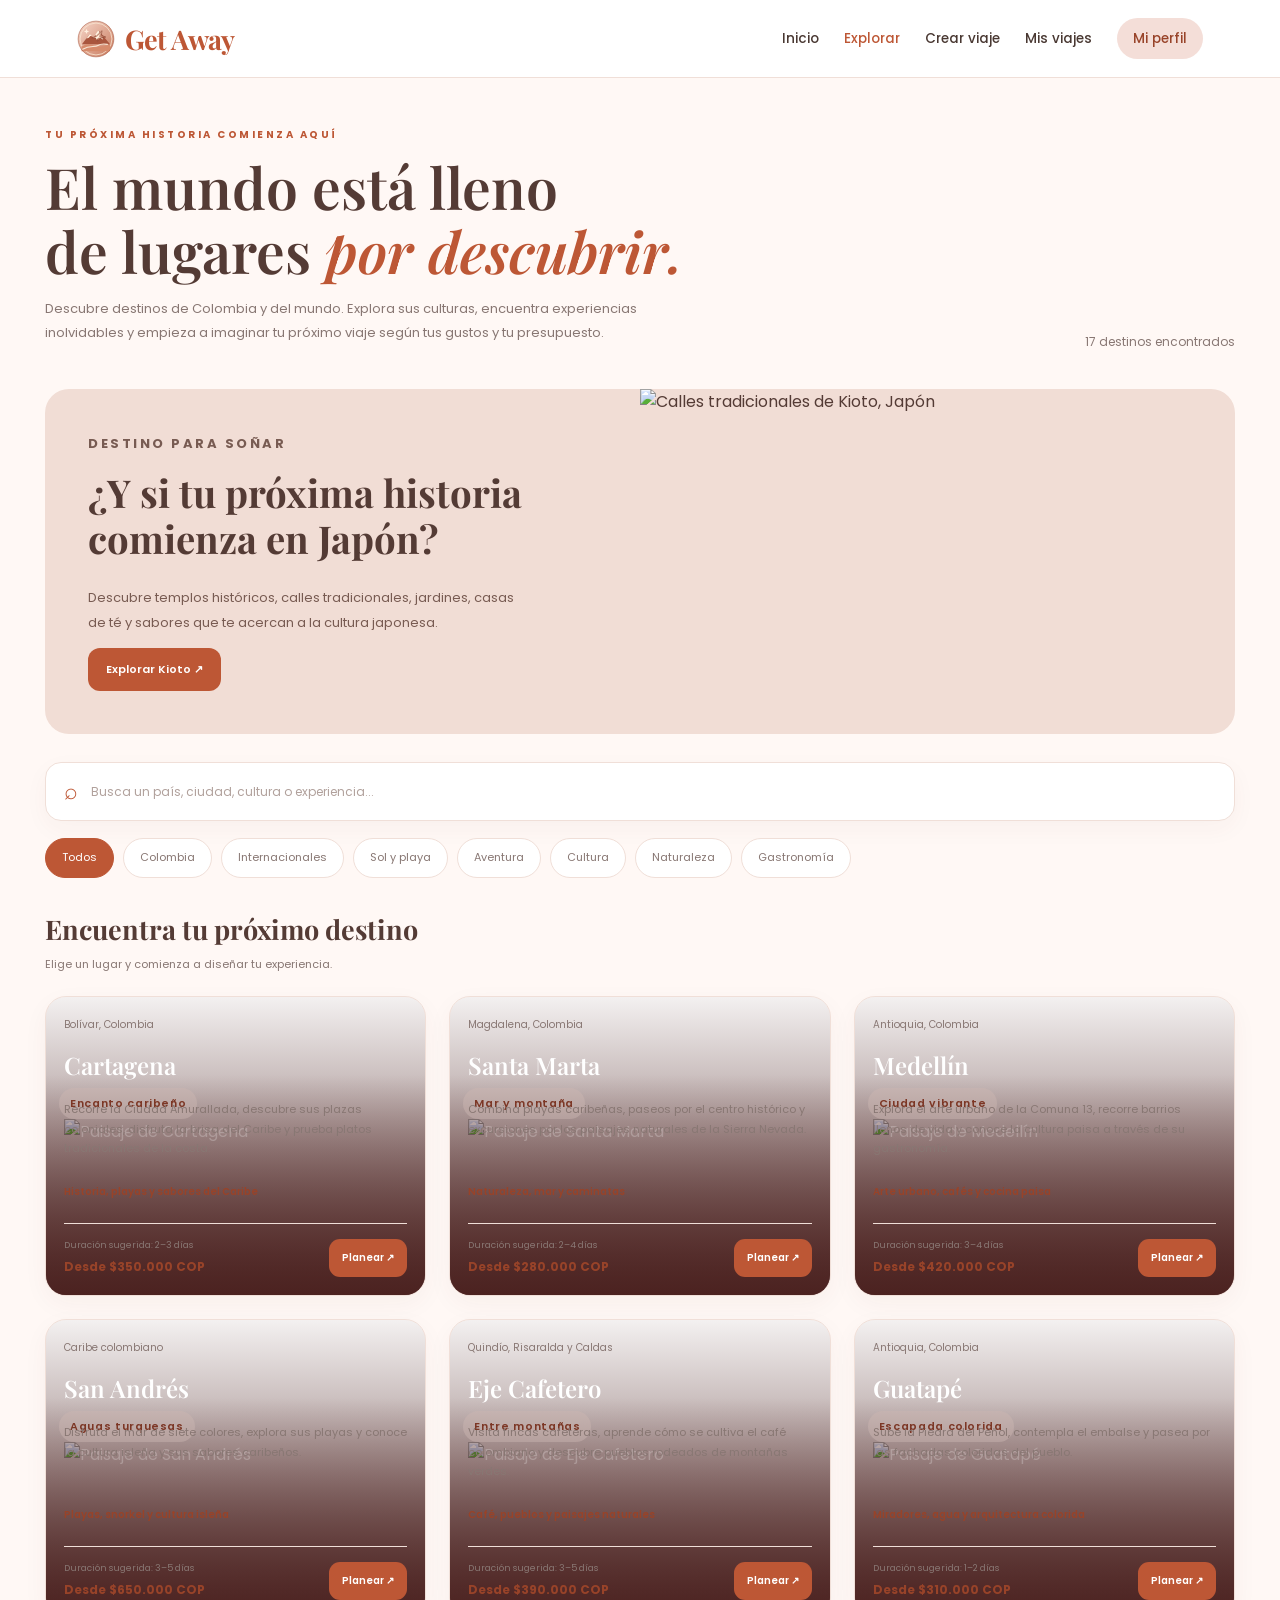
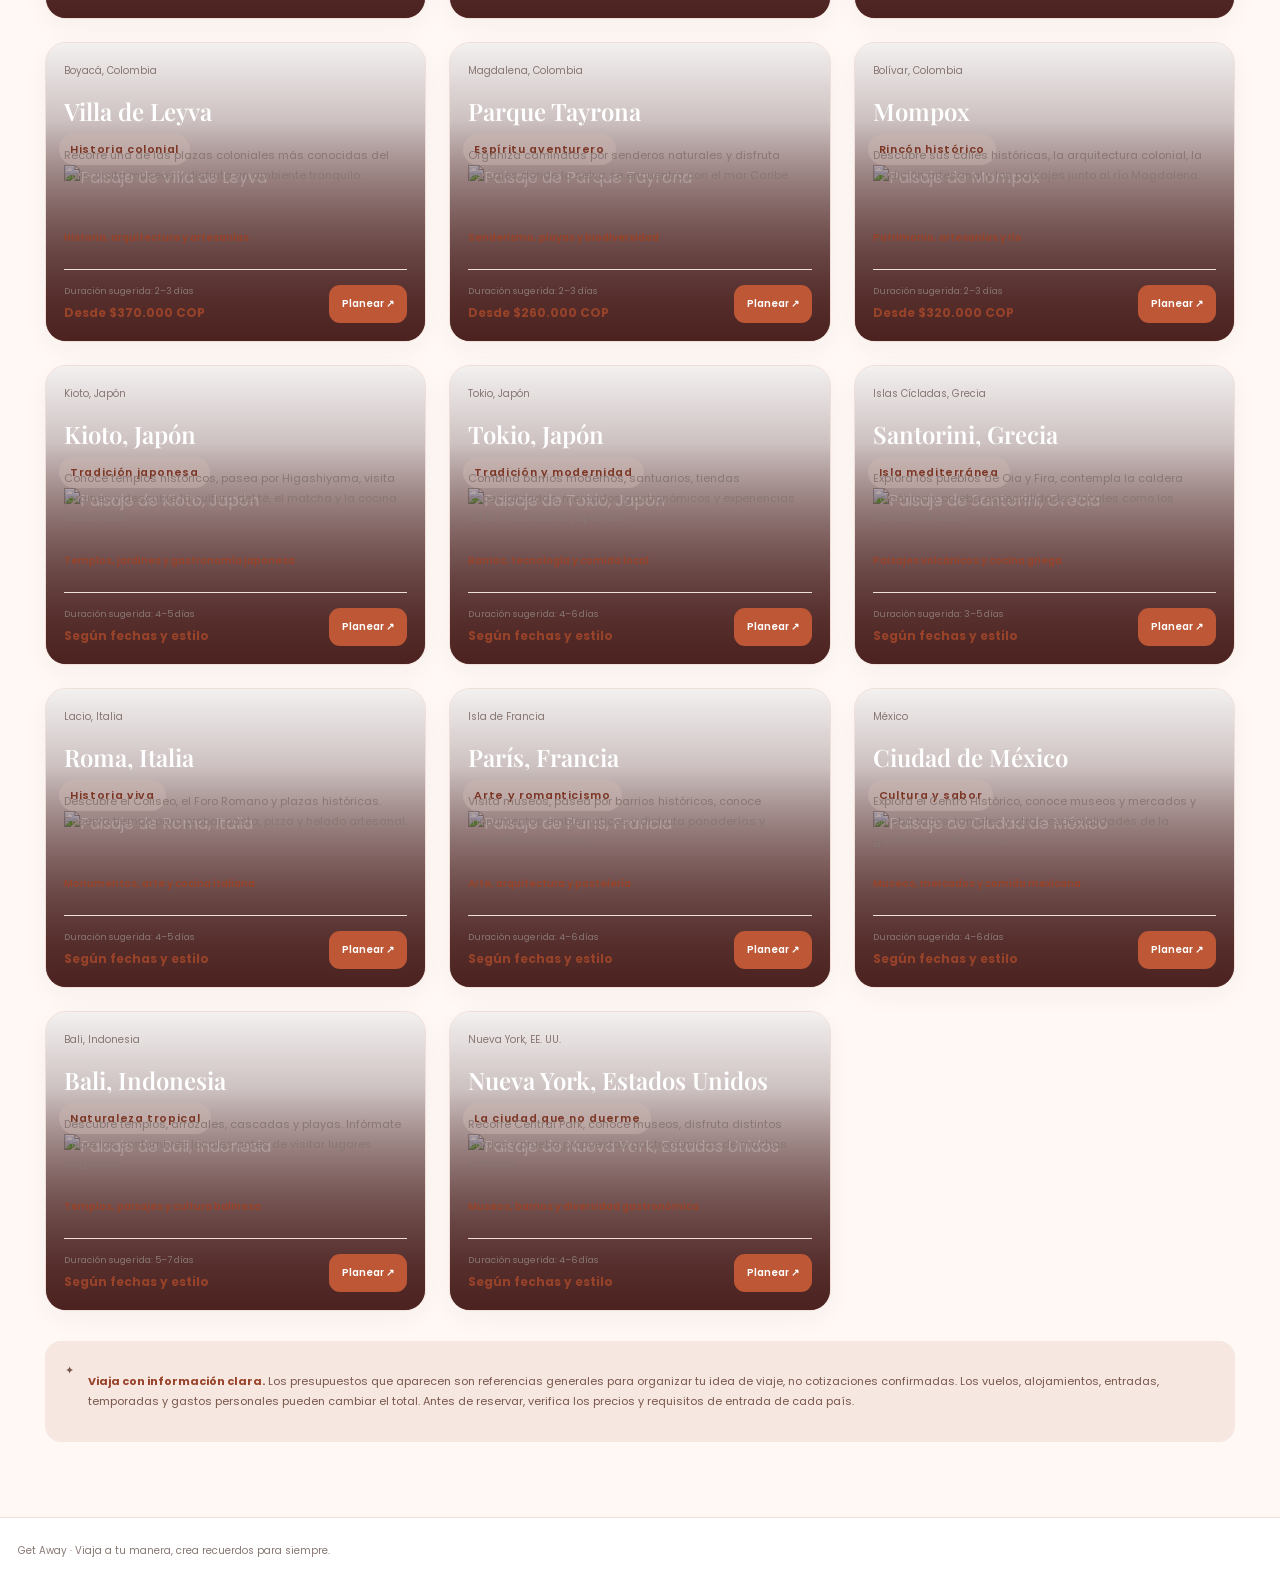
==== explorar.html @ 37fe9bfd "Add files via upload entrega de planify" ====
<!DOCTYPE html>
<html lang="es">
<head>
    <meta charset="UTF-8">
    <meta name="viewport" content="width=device-width, initial-scale=1.0">
    <meta name="theme-color" content="#fff8f5">
    <meta name="description" content="Explora destinos nacionales e internacionales y prepara tu próxima aventura con Get Away.">
    <title>Explorar destinos | Get Away</title>

    <link rel="preconnect" href="https://fonts.googleapis.com">
    <link rel="preconnect" href="https://fonts.gstatic.com" crossorigin>
    <link href="https://fonts.googleapis.com/css2?family=Playfair+Display:wght@500;600;700&family=Poppins:wght@400;500;600;700&display=swap" rel="stylesheet">
    <link rel="stylesheet" href="styles.css">

    <style>
        :root {
            --cream: #fff8f5;
            --white: #fff;
            --terracotta: #bd5735;
            --terracotta-dark: #984329;
            --pink: #f4ded8;
            --text: #543b35;
            --muted: #887773;
            --border: #f0dfd8;
        }

        * {
            box-sizing: border-box;
        }

        html {
            scroll-behavior: smooth;
        }

        body {
            margin: 0;
            min-height: 100vh;
            overflow-x: hidden;
            background: var(--cream);
            color: var(--text);
            font-family: 'Poppins', sans-serif;
        }

        a {
            color: inherit;
            text-decoration: none;
        }

        button, input {
            font: inherit;
        }

        button {
            cursor: pointer;
        }

        button:focus-visible, a:focus-visible, input:focus-visible {
            outline: 3px solid #d99178;
            outline-offset: 3px;
        }

        .topbar {
            min-height: 78px;
            padding: 14px 6%;
            display: flex;
            align-items: center;
            justify-content: space-between;
            gap: 25px;
            background: rgba(255,255,255,.93);
            border-bottom: 1px solid var(--border);
            position: sticky;
            top: 0;
            z-index: 100;
            backdrop-filter: blur(16px);
        }

        .brand {
            display: flex;
            align-items: center;
            gap: 10px;
            flex-shrink: 0;
            color: var(--terracotta);
            font: 700 27px 'Playfair Display', serif;
        }

        .brand img {
            width: 38px;
            height: 38px;
            object-fit: contain;
        }

        .nav-links {
            display: flex;
            align-items: center;
            flex-wrap: wrap;
            gap: 25px;
            font-size: 12px;
            font-weight: 500;
        }

        .nav-links a:hover,
        .nav-links a.active {
            color: var(--terracotta);
        }

        .nav-links .profile-link {
            padding: 10px 16px;
            border-radius: 25px;
            background: var(--pink);
            color: var(--terracotta-dark);
        }

        .page {
            width: min(1250px, 100%);
            margin: auto;
            padding: 48px 30px 75px;
        }

        .eyebrow {
            margin: 0 0 12px;
            color: var(--terracotta);
            text-transform: uppercase;
            letter-spacing: 2.5px;
            font-size: 10px;
            font-weight: 700;
        }

        .intro {
            display: grid;
            grid-template-columns: 1fr auto;
            align-items: end;
            gap: 25px;
            margin-bottom: 30px;
        }

        h1, h2, h3 {
            font-family: 'Playfair Display', serif;
        }

        h1 {
            margin: 0 0 14px;
            font-size: clamp(36px, 5vw, 57px);
            font-weight: 600;
            line-height: 1.12;
        }

        h1 span {
            color: var(--terracotta);
            font-style: italic;
        }

        .intro-description {
            max-width: 630px;
            color: var(--muted);
            font-size: 13px;
            line-height: 1.9;
        }

        .count {
            padding-bottom: 8px;
            color: var(--muted);
            font-size: 12px;
            white-space: nowrap;
        }

        .featured-banner {
            display: grid;
            grid-template-columns: 1fr 1fr;
            min-height: 300px;
            margin-bottom: 28px;
            overflow: hidden;
            border-radius: 24px;
            background: #f1ddd5;
        }

        .featured-copy {
            display: flex;
            flex-direction: column;
            align-items: flex-start;
            justify-content: center;
            padding: clamp(24px, 4vw, 43px);
        }

        .featured-copy h2 {
            margin: 0 0 12px;
            font-size: clamp(27px, 3vw, 39px);
            line-height: 1.2;
        }

        .featured-copy p {
            max-width: 430px;
            color: #785b52;
            font-size: 13px;
            line-height: 1.9;
        }

        .featured-image {
            min-height: 300px;
        }

        .featured-image img {
            display: block;
            width: 100%;
            height: 100%;
            min-height: 300px;
            object-fit: cover;
        }

        .primary-btn {
            display: inline-flex;
            align-items: center;
            justify-content: center;
            min-height: 43px;
            padding: 12px 18px;
            border: 0;
            border-radius: 12px;
            background: var(--terracotta);
            color: white;
            font-size: 11px;
            font-weight: 600;
            transition: background .2s, transform .2s;
        }

        .primary-btn:hover {
            background: var(--terracotta-dark);
            transform: translateY(-2px);
        }

        .search-box {
            display: flex;
            align-items: center;
            gap: 13px;
            padding: 10px 18px;
            margin: 24px 0 17px;
            border: 1px solid var(--border);
            border-radius: 16px;
            background: white;
            box-shadow: 0 8px 25px rgba(95,52,39,.04);
        }

        .search-icon {
            color: var(--terracotta);
            font-size: 23px;
        }

        .search-box input {
            width: 100%;
            min-width: 0;
            padding: 9px 0;
            border: 0;
            outline: 0;
            background: transparent;
            color: var(--text);
            font-size: 12px;
        }

        .search-box input::placeholder {
            color: #b1a19c;
        }

        .filters {
            display: flex;
            gap: 9px;
            flex-wrap: wrap;
            margin: 0 0 30px;
        }

        .filter {
            padding: 10px 16px;
            border: 1px solid var(--border);
            border-radius: 30px;
            background: white;
            color: var(--muted);
            font-size: 11px;
            transition: .2s;
        }

        .filter:hover, .filter.active {
            border-color: var(--terracotta);
            background: var(--terracotta);
            color: white;
        }

        .results-heading {
            display: flex;
            justify-content: space-between;
            align-items: center;
            gap: 15px;
            margin-bottom: 18px;
        }

        .results-heading h2 {
            margin: 0;
            font-size: 27px;
        }

        .results-heading p {
            margin: 5px 0 0;
            color: var(--muted);
            font-size: 11px;
        }

        .destination-grid {
            display: grid;
            grid-template-columns: repeat(3, minmax(0, 1fr));
            gap: 23px;
        }

        .destination-card {
            min-width: 0;
            overflow: hidden;
            border: 1px solid var(--border);
            border-radius: 21px;
            background: white;
            box-shadow: 0 8px 26px rgba(88,47,34,.045);
            animation: appear .3s ease both;
            transition: transform .25s, box-shadow .25s;
        }

        .destination-card:hover {
            transform: translateY(-5px);
            box-shadow: 0 16px 35px rgba(88,47,34,.12);
        }

        .destination-image {
            position: relative;
            height: 220px;
            overflow: hidden;
            background: var(--pink);
        }

        .destination-image img {
            display: block;
            width: 100%;
            height: 100%;
            object-fit: cover;
            transition: transform .5s;
        }

        .destination-card:hover .destination-image img {
            transform: scale(1.06);
        }

        .tag {
            position: absolute;
            top: 13px;
            left: 13px;
            padding: 7px 11px;
            border-radius: 20px;
            background: rgba(255,248,245,.95);
            color: var(--terracotta-dark);
            font-size: 10px;
            font-weight: 600;
        }

        .destination-content {
            padding: 19px;
        }

        .location {
            margin-bottom: 7px;
            color: var(--muted);
            font-size: 10px;
        }

        .destination-content h3 {
            margin: 0 0 9px;
            font-size: 24px;
            font-weight: 600;
        }

        .description {
            min-height: 65px;
            margin: 0;
            color: var(--muted);
            font-size: 11px;
            line-height: 1.8;
        }

        .experience-label {
            margin-top: 13px;
            color: var(--terracotta-dark);
            font-size: 10px;
            font-weight: 600;
        }

        .card-bottom {
            display: flex;
            justify-content: space-between;
            align-items: center;
            gap: 10px;
            margin-top: 17px;
            padding-top: 15px;
            border-top: 1px solid var(--border);
        }

        .budget-label {
            margin-bottom: 4px;
            color: var(--muted);
            font-size: 9px;
            line-height: 1.5;
        }

        .budget {
            color: var(--terracotta-dark);
            font-size: 12px;
            font-weight: 700;
        }

        .details-btn {
            flex-shrink: 0;
            padding: 11px 13px;
            border: 0;
            border-radius: 11px;
            background: var(--terracotta);
            color: white;
            font-size: 10px;
            font-weight: 600;
        }

        .details-btn:hover {
            background: var(--terracotta-dark);
        }

        .empty {
            display: none;
            padding: 25px;
            text-align: center;
            border: 1px solid var(--border);
            border-radius: 20px;
            background: white;
        }

        .empty img {
            width: 100%;
            max-width: 280px;
            height: 170px;
            object-fit: cover;
            border-radius: 15px;
        }

        .empty h3 {
            margin: 16px 0 8px;
            font-size: 24px;
        }

        .empty p {
            color: var(--muted);
            font-size: 12px;
        }

        .travel-note {
            display: flex;
            gap: 14px;
            align-items: flex-start;
            margin-top: 30px;
            padding: 20px;
            border-radius: 16px;
            background: #f6e7e1;
            color: #79574c;
            font-size: 11px;
            line-height: 1.8;
        }

        .travel-note strong {
            color: var(--terracotta-dark);
        }

        footer {
            padding: 25px 18px;
            border-top: 1px solid var(--border);
            color: var(--muted);
            text-align: center;
            font-size: 10px;
        }

        .mobile-nav {
            display: none;
        }

        @keyframes appear {
            from { opacity: 0; transform: translateY(10px); }
            to { opacity: 1; transform: translateY(0); }
        }

        @media (max-width: 1000px) {
            .destination-grid {
                grid-template-columns: repeat(2, minmax(0, 1fr));
            }

            .topbar {
                padding-inline: 4%;
            }

            .nav-links {
                gap: 15px;
            }

            .featured-banner {
                grid-template-columns: 1fr 1fr;
            }
        }

        @media (max-width: 650px) {
            .topbar {
                position: relative;
                align-items: flex-start;
                flex-direction: column;
                gap: 14px;
                padding: 15px 18px;
            }

            .brand {
                font-size: 25px;
            }

            .nav-links {
                width: 100%;
                flex-wrap: nowrap;
                overflow-x: auto;
                gap: 19px;
                padding: 2px 0 7px;
                white-space: nowrap;
            }

            .page {
                padding: 30px 16px 100px;
            }

            .intro {
                grid-template-columns: 1fr;
                gap: 10px;
            }

            h1 {
                font-size: clamp(35px, 10vw, 48px);
            }

            .count {
                padding: 0;
            }

            .featured-banner {
                grid-template-columns: 1fr;
            }

            .featured-copy {
                order: 1;
                padding: 23px;
            }

            .featured-image {
                order: 0;
                min-height: 210px;
                max-height: 240px;
            }

            .featured-image img {
                min-height: 210px;
                max-height: 240px;
            }

            .destination-grid {
                grid-template-columns: 1fr;
                gap: 17px;
            }

            .destination-image {
                height: 235px;
            }

            .description {
                min-height: 0;
            }

            .results-heading h2 {
                font-size: 24px;
            }

            .mobile-nav {
                position: fixed;
                z-index: 1000;
                right: 10px;
                bottom: 10px;
                left: 10px;
                display: flex;
                justify-content: space-around;
                padding: 10px 3px;
                border: 1px solid rgba(189,87,53,.15);
                border-radius: 19px;
                background: rgba(255,248,245,.96);
                box-shadow: 0 8px 30px rgba(65,42,32,.15);
                backdrop-filter: blur(15px);
            }

            .mobile-nav a {
                display: flex;
                flex-direction: column;
                align-items: center;
                gap: 3px;
                min-width: 45px;
                color: #704d43;
                font-size: 18px;
            }

            .mobile-nav small {
                font-size: 9px;
            }
        }

        @media (prefers-reduced-motion: reduce) {
            *, *::before, *::after {
                animation-duration: .01ms !important;
                transition-duration: .01ms !important;
                scroll-behavior: auto !important;
            }
        }
    </style>
</head>

<body>
<header class="topbar">
    <a class="brand" href="app.html">
        <img src="logo.svg" alt="Logo Get Away">
        <span>Get Away</span>
    </a>

    <nav class="nav-links" aria-label="Navegación principal">
        <a href="app.html">Inicio</a>
        <a href="explorar.html" class="active">Explorar</a>
        <a href="crear-viaje.html">Crear viaje</a>
        <a href="viajes.html">Mis viajes</a>
        <a href="perfil.html" class="profile-link">Mi perfil</a>
    </nav>
</header>

<main class="page">
    <section class="intro">
        <div>
            <p class="eyebrow">Tu próxima historia comienza aquí</p>
            <h1>El mundo está lleno<br>de lugares <span>por descubrir.</span></h1>
            <p class="intro-description">
                Descubre destinos de Colombia y del mundo. Explora sus culturas,
                encuentra experiencias inolvidables y empieza a imaginar tu
                próximo viaje según tus gustos y tu presupuesto.
            </p>
        </div>

        <div class="count" id="destinationCount" aria-live="polite"></div>
    </section>

    <section class="featured-banner">
        <div class="featured-copy">
            <p class="eyebrow">DESTINO PARA SOÑAR</p>
            <h2>¿Y si tu próxima historia comienza en Japón?</h2>
            <p>
                Descubre templos históricos, calles tradicionales, jardines,
                casas de té y sabores que te acercan a la cultura japonesa.
            </p>
            <button class="primary-btn" type="button" data-destination="Kioto, Japón">
                Explorar Kioto ↗
            </button>
        </div>

        <div class="featured-image">
            <img
                src="https://images.unsplash.com/photo-1493976040374-85c8e12f0c0e?auto=format&fit=crop&w=1200&q=85"
                alt="Calles tradicionales de Kioto, Japón"
                fetchpriority="high">
        </div>
    </section>

    <label class="search-box">
        <span class="search-icon" aria-hidden="true">⌕</span>
        <input
            type="search"
            id="searchInput"
            placeholder="Busca un país, ciudad, cultura o experiencia..."
            aria-label="Buscar destinos">
    </label>

    <div class="filters" aria-label="Filtrar destinos">
        <button class="filter active" type="button" data-filter="todos">Todos</button>
        <button class="filter" type="button" data-filter="nacional">Colombia</button>
        <button class="filter" type="button" data-filter="internacional">Internacionales</button>
        <button class="filter" type="button" data-filter="playa">Sol y playa</button>
        <button class="filter" type="button" data-filter="aventura">Aventura</button>
        <button class="filter" type="button" data-filter="cultura">Cultura</button>
        <button class="filter" type="button" data-filter="naturaleza">Naturaleza</button>
        <button class="filter" type="button" data-filter="gastronomia">Gastronomía</button>
    </div>

    <section>
        <div class="results-heading">
            <div>
                <h2>Encuentra tu próximo destino</h2>
                <p>Elige un lugar y comienza a diseñar tu experiencia.</p>
            </div>
        </div>

        <section class="destination-grid" id="destinationGrid"
                 aria-label="Destinos disponibles"></section>

        <div class="empty" id="emptyMessage" role="status">
            <img
                src="https://images.unsplash.com/photo-1488646953014-85cb44e25828?auto=format&fit=crop&w=800&q=80"
                alt="Pasaporte y artículos para preparar un viaje"
                loading="lazy">
            <h3>Aún no encontramos ese lugar...</h3>
            <p>Prueba con otro nombre o selecciona una categoría diferente.</p>
            <button class="primary-btn" type="button" id="resetSearch">
                Ver todos los destinos
            </button>
        </div>
    </section>

    <aside class="travel-note">
        <div aria-hidden="true">✦</div>
        <p>
            <strong>Viaja con información clara.</strong>
            Los presupuestos que aparecen son referencias generales para
            organizar tu idea de viaje, no cotizaciones confirmadas. Los
            vuelos, alojamientos, entradas, temporadas y gastos personales
            pueden cambiar el total. Antes de reservar, verifica los precios
            y requisitos de entrada de cada país.
        </p>
    </aside>
</main>

<footer>
    Get Away · Viaja a tu manera, crea recuerdos para siempre.
</footer>

<nav class="mobile-nav" aria-label="Navegación móvil">
    <a href="app.html">⌂<small>Inicio</small></a>
    <a href="explorar.html">✧<small>Explorar</small></a>
    <a href="crear-viaje.html">＋<small>Planear</small></a>
    <a href="viajes.html">♡<small>Viajes</small></a>
    <a href="perfil.html">♙<small>Perfil</small></a>
</nav>

<script>
"use strict";

const destinos = [
    {
        nombre: "Cartagena",
        pais: "Colombia",
        ubicacion: "Bolívar, Colombia",
        tipo: "nacional",
        categorias: ["playa", "cultura", "gastronomia"],
        etiqueta: "Encanto caribeño",
        presupuesto: "Desde $350.000 COP",
        duracion: "2–3 días",
        descripcion: "Recorre la Ciudad Amurallada, descubre sus plazas coloniales, disfruta la brisa del Caribe y prueba platos tradicionales de la costa.",
        experiencia: "Historia, playas y sabores del Caribe",
        imagen: "https://images.unsplash.com/photo-1583997052103-b4a1cb974ce3?auto=format&fit=crop&w=900&q=85"
    },
    {
        nombre: "Santa Marta",
        pais: "Colombia",
        ubicacion: "Magdalena, Colombia",
        tipo: "nacional",
        categorias: ["playa", "naturaleza", "aventura"],
        etiqueta: "Mar y montaña",
        presupuesto: "Desde $280.000 COP",
        duracion: "2–4 días",
        descripcion: "Combina playas caribeñas, paseos por el centro histórico y excursiones por los paisajes naturales de la Sierra Nevada.",
        experiencia: "Naturaleza, mar y caminatas",
        imagen: "https://images.unsplash.com/photo-1510414842594-a61c69b5ae57?auto=format&fit=crop&w=900&q=85"
    },
    {
        nombre: "Medellín",
        pais: "Colombia",
        ubicacion: "Antioquia, Colombia",
        tipo: "nacional",
        categorias: ["cultura", "gastronomia"],
        etiqueta: "Ciudad vibrante",
        presupuesto: "Desde $420.000 COP",
        duracion: "3–4 días",
        descripcion: "Explora el arte urbano de la Comuna 13, recorre barrios llenos de vida y conoce la cultura paisa a través de su gastronomía.",
        experiencia: "Arte urbano, cafés y cocina paisa",
        imagen: "https://images.unsplash.com/photo-1596401057633-54a8fe8ef647?auto=format&fit=crop&w=900&q=85"
    },
    {
        nombre: "San Andrés",
        pais: "Colombia",
        ubicacion: "Caribe colombiano",
        tipo: "nacional",
        categorias: ["playa", "naturaleza"],
        etiqueta: "Aguas turquesas",
        presupuesto: "Desde $650.000 COP",
        duracion: "3–5 días",
        descripcion: "Disfruta el mar de siete colores, explora sus playas y conoce la cultura isleña y sus sabores caribeños.",
        experiencia: "Playas, snorkel y cultura isleña",
        imagen: "https://images.unsplash.com/photo-1500375592092-40eb2168fd21?auto=format&fit=crop&w=900&q=85"
    },
    {
        nombre: "Eje Cafetero",
        pais: "Colombia",
        ubicacion: "Quindío, Risaralda y Caldas",
        tipo: "nacional",
        categorias: ["naturaleza", "aventura", "gastronomia"],
        etiqueta: "Entre montañas",
        presupuesto: "Desde $390.000 COP",
        duracion: "3–5 días",
        descripcion: "Visita fincas cafeteras, aprende cómo se cultiva el café colombiano y descubre pueblos rodeados de montañas verdes.",
        experiencia: "Café, pueblos y paisajes naturales",
        imagen: "https://images.unsplash.com/photo-1447933601403-0c6688de566e?auto=format&fit=crop&w=900&q=85"
    },
    {
        nombre: "Guatapé",
        pais: "Colombia",
        ubicacion: "Antioquia, Colombia",
        tipo: "nacional",
        categorias: ["aventura", "naturaleza"],
        etiqueta: "Escapada colorida",
        presupuesto: "Desde $310.000 COP",
        duracion: "1–2 días",
        descripcion: "Sube la Piedra del Peñol, contempla el embalse y pasea por las fachadas coloridas del pueblo.",
        experiencia: "Miradores, agua y arquitectura colorida",
        imagen: "https://images.unsplash.com/photo-1470770841072-f978cf4d019e?auto=format&fit=crop&w=900&q=85"
    },
    {
        nombre: "Villa de Leyva",
        pais: "Colombia",
        ubicacion: "Boyacá, Colombia",
        tipo: "nacional",
        categorias: ["cultura", "naturaleza"],
        etiqueta: "Historia colonial",
        presupuesto: "Desde $370.000 COP",
        duracion: "2–3 días",
        descripcion: "Recorre una de las plazas coloniales más conocidas del país, visita museos y disfruta un ambiente tranquilo.",
        experiencia: "Historia, arquitectura y artesanías",
        imagen: "https://images.unsplash.com/photo-1511818966892-d7d671e672a2?auto=format&fit=crop&w=900&q=85"
    },
    {
        nombre: "Parque Tayrona",
        pais: "Colombia",
        ubicacion: "Magdalena, Colombia",
        tipo: "nacional",
        categorias: ["aventura", "naturaleza", "playa"],
        etiqueta: "Espíritu aventurero",
        presupuesto: "Desde $260.000 COP",
        duracion: "2–3 días",
        descripcion: "Organiza caminatas por senderos naturales y disfruta paisajes donde la selva se encuentra con el mar Caribe.",
        experiencia: "Senderismo, playas y biodiversidad",
        imagen: "https://images.unsplash.com/photo-1473116763249-2faaef81ccda?auto=format&fit=crop&w=900&q=85"
    },
    {
        nombre: "Mompox",
        pais: "Colombia",
        ubicacion: "Bolívar, Colombia",
        tipo: "nacional",
        categorias: ["cultura", "gastronomia"],
        etiqueta: "Rincón histórico",
        presupuesto: "Desde $320.000 COP",
        duracion: "2–3 días",
        descripcion: "Descubre sus calles históricas, la arquitectura colonial, la tradición artesanal y los paisajes junto al río Magdalena.",
        experiencia: "Patrimonio, artesanías y río",
        imagen: "https://images.unsplash.com/photo-1519608487953-e999c86e7455?auto=format&fit=crop&w=900&q=85"
    },
    {
        nombre: "Kioto, Japón",
        pais: "Japón",
        ubicacion: "Kioto, Japón",
        tipo: "internacional",
        categorias: ["cultura", "gastronomia", "naturaleza"],
        etiqueta: "Tradición japonesa",
        presupuesto: "Según fechas y estilo",
        duracion: "4–5 días",
        descripcion: "Conoce templos históricos, pasea por Higashiyama, visita jardines y descubre la cultura del té, el matcha y la cocina tradicional.",
        experiencia: "Templos, jardines y gastronomía japonesa",
        imagen: "https://images.unsplash.com/photo-1493976040374-85c8e12f0c0e?auto=format&fit=crop&w=900&q=85"
    },
    {
        nombre: "Tokio, Japón",
        pais: "Japón",
        ubicacion: "Tokio, Japón",
        tipo: "internacional",
        categorias: ["cultura", "gastronomia", "aventura"],
        etiqueta: "Tradición y modernidad",
        presupuesto: "Según fechas y estilo",
        duracion: "4–6 días",
        descripcion: "Combina barrios modernos, santuarios, tiendas especializadas, mercados gastronómicos y experiencias de la vida urbana japonesa.",
        experiencia: "Barrios, tecnología y comida local",
        imagen: "https://images.unsplash.com/photo-1540959733332-eab4deabeeaf?auto=format&fit=crop&w=900&q=85"
    },
    {
        nombre: "Santorini, Grecia",
        pais: "Grecia",
        ubicacion: "Islas Cícladas, Grecia",
        tipo: "internacional",
        categorias: ["playa", "cultura", "gastronomia"],
        etiqueta: "Isla mediterránea",
        presupuesto: "Según fechas y estilo",
        duracion: "3–5 días",
        descripcion: "Explora los pueblos de Oia y Fira, contempla la caldera volcánica y prueba especialidades locales como los tomatokeftedes.",
        experiencia: "Paisajes volcánicos y cocina griega",
        imagen: "https://images.unsplash.com/photo-1533105079780-92b9be482077?auto=format&fit=crop&w=900&q=85"
    },
    {
        nombre: "Roma, Italia",
        pais: "Italia",
        ubicacion: "Lacio, Italia",
        tipo: "internacional",
        categorias: ["cultura", "gastronomia"],
        etiqueta: "Historia viva",
        presupuesto: "Según fechas y estilo",
        duracion: "4–5 días",
        descripcion: "Descubre el Coliseo, el Foro Romano y plazas históricas. Reserva tiempo para probar pasta, pizza y helado artesanal.",
        experiencia: "Monumentos, arte y cocina italiana",
        imagen: "https://images.unsplash.com/photo-1552832230-c0197dd311b5?auto=format&fit=crop&w=900&q=85"
    },
    {
        nombre: "París, Francia",
        pais: "Francia",
        ubicacion: "Isla de Francia",
        tipo: "internacional",
        categorias: ["cultura", "gastronomia"],
        etiqueta: "Arte y romanticismo",
        presupuesto: "Según fechas y estilo",
        duracion: "4–6 días",
        descripcion: "Visita museos, pasea por barrios históricos, conoce monumentos emblemáticos y disfruta panaderías y mercados franceses.",
        experiencia: "Arte, arquitectura y pastelería",
        imagen: "https://images.unsplash.com/photo-1502602898657-3e91760cbb34?auto=format&fit=crop&w=900&q=85"
    },
    {
        nombre: "Ciudad de México",
        pais: "México",
        ubicacion: "México",
        tipo: "internacional",
        categorias: ["cultura", "gastronomia"],
        etiqueta: "Cultura y sabor",
        presupuesto: "Según fechas y estilo",
        duracion: "4–6 días",
        descripcion: "Explora el Centro Histórico, conoce museos y mercados y prueba tacos, tamales y otras especialidades de la gastronomía mexicana.",
        experiencia: "Museos, mercados y comida mexicana",
        imagen: "https://images.unsplash.com/photo-1518105779142-d975f22f1b0a?auto=format&fit=crop&w=900&q=85"
    },
    {
        nombre: "Bali, Indonesia",
        pais: "Indonesia",
        ubicacion: "Bali, Indonesia",
        tipo: "internacional",
        categorias: ["playa", "naturaleza", "cultura"],
        etiqueta: "Naturaleza tropical",
        presupuesto: "Según fechas y estilo",
        duracion: "5–7 días",
        descripcion: "Descubre templos, arrozales, cascadas y playas. Infórmate sobre las costumbres locales antes de visitar lugares sagrados.",
        experiencia: "Templos, paisajes y cultura balinesa",
        imagen: "https://images.unsplash.com/photo-1537996194471-e657df975ab4?auto=format&fit=crop&w=900&q=85"
    },
    {
        nombre: "Nueva York, Estados Unidos",
        pais: "Estados Unidos",
        ubicacion: "Nueva York, EE. UU.",
        tipo: "internacional",
        categorias: ["cultura", "gastronomia", "aventura"],
        etiqueta: "La ciudad que no duerme",
        presupuesto: "Según fechas y estilo",
        duracion: "4–6 días",
        descripcion: "Recorre Central Park, conoce museos, disfruta distintos barrios y prueba propuestas gastronómicas de muchas culturas.",
        experiencia: "Museos, barrios y diversidad gastronómica",
        imagen: "https://images.unsplash.com/photo-1496588152823-86ff7695e68f?auto=format&fit=crop&w=900&q=85"
    }
];

const grid = document.getElementById("destinationGrid");
const buscador = document.getElementById("searchInput");
const contador = document.getElementById("destinationCount");
const mensajeVacio = document.getElementById("emptyMessage");

let filtroActual = "todos";

function normalizar(texto) {
    return String(texto || "")
        .normalize("NFD")
        .replace(/[\u0300-\u036f]/g, "")
        .toLowerCase()
        .trim();
}

function escaparHTML(texto) {
    return String(texto).replace(/[&<>"']/g, caracter => ({
        "&": "&amp;",
        "<": "&lt;",
        ">": "&gt;",
        '"': "&quot;",
        "'": "&#039;"
    })[caracter]);
}

function mostrarDestinos() {
    const texto = normalizar(buscador.value);

    const resultados = destinos.filter(destino => {
        const coincideCategoria =
            filtroActual === "todos" ||
            destino.tipo === filtroActual ||
            destino.categorias.includes(filtroActual);

        const contenido = normalizar([
            destino.nombre,
            destino.pais,
            destino.ubicacion,
            destino.descripcion,
            destino.etiqueta,
            destino.experiencia,
            ...destino.categorias
        ].join(" "));

        return coincideCategoria && contenido.includes(texto);
    });

    grid.innerHTML = resultados.map(destino => `
        <article class="destination-card">
            <div class="destination-image">
                <img
                    src="${escaparHTML(destino.imagen)}"
                    alt="Paisaje de ${escaparHTML(destino.nombre)}"
                    loading="lazy"
                    onerror="this.onerror=null;this.src='https://images.unsplash.com/photo-1488646953014-85cb44e25828?auto=format&fit=crop&w=900&q=80';">
                <span class="tag">${escaparHTML(destino.etiqueta)}</span>
            </div>

            <div class="destination-content">
                <div class="location">
                    ${escaparHTML(destino.ubicacion)}
                </div>

                <h3>${escaparHTML(destino.nombre)}</h3>

                <p class="description">
                    ${escaparHTML(destino.descripcion)}
                </p>

                <div class="experience-label">
                    ${escaparHTML(destino.experiencia)}
                </div>

                <div class="card-bottom">
                    <div>
                        <div class="budget-label">
                            Duración sugerida: ${escaparHTML(destino.duracion)}
                        </div>
                        <div class="budget">
                            ${escaparHTML(destino.presupuesto)}
                        </div>
                    </div>

                    <button
                        class="details-btn"
                        type="button"
                        data-destination="${escaparHTML(destino.nombre)}">
                        Planear ↗
                    </button>
                </div>
            </div>
        </article>
    `).join("");

    contador.textContent =
        `${resultados.length} ${resultados.length === 1 ? "destino" : "destinos"} encontrados`;

    mensajeVacio.style.display = resultados.length ? "none" : "block";
    grid.style.display = resultados.length ? "grid" : "none";
}

document.querySelectorAll(".filter").forEach(boton => {
    boton.addEventListener("click", () => {
        document.querySelector(".filter.active")?.classList.remove("active");
        boton.classList.add("active");
        filtroActual = boton.dataset.filter;
        mostrarDestinos();
    });
});

buscador.addEventListener("input", mostrarDestinos);

document.getElementById("resetSearch").addEventListener("click", () => {
    buscador.value = "";
    filtroActual = "todos";
    document.querySelector(".filter.active")?.classList.remove("active");
    document.querySelector('[data-filter="todos"]')?.classList.add("active");
    mostrarDestinos();
});

function seleccionarDestino(nombre) {
    try {
        sessionStorage.setItem("getaway_destination", nombre);
    } catch (error) {
        alert("No pudimos guardar el destino en esta sesión. Intenta nuevamente.");
        return;
    }

    window.location.href = "crear-viaje.html";
}

grid.addEventListener("click", evento => {
    const boton = evento.target.closest("[data-destination]");
    if (!boton) return;
    seleccionarDestino(boton.dataset.destination);
});

document.querySelectorAll('[data-destination]:not(#destinationGrid [data-destination])')
    .forEach(boton => {
        boton.addEventListener("click", () => {
            seleccionarDestino(boton.dataset.destination);
        });
    });

mostrarDestinos();
</script>
</body>
</html>
---- styles.css ----
:root {
    --ga-cream: #fff8f5;
    --ga-white: #ffffff;
    --ga-terracotta: #bd5735;
    --ga-terracotta-dark: #98442d;
    --ga-rose: #f3ded7;
    --ga-rose-light: #fbefea;
    --ga-pink: #d497b1;
    --ga-text: #493832;
    --ga-muted: #8c7b73;
    --ga-border: #eadbd4;
    --ga-shadow: 0 16px 40px rgba(92, 55, 39, 0.07);
    --ga-radius: 22px;
}

/* ===================== 2. BASE GENERAL ===================== */

*,
*::before,
*::after {
    box-sizing: border-box;
}

html {
    scroll-behavior: smooth;
}

body {
    margin: 0;
    background: var(--ga-cream);
    color: var(--ga-text);
    font-family: "Poppins", system-ui, sans-serif;
    line-height: 1.6;
}

img {
    display: block;
    max-width: 100%;
}

a {
    text-decoration: none;
}

button,
input,
select,
textarea {
    font: inherit;
}

button {
    cursor: pointer;
}

[hidden] {
    display: none !important;
}

h1,
h2,
h3,
h4 {
    font-family: "Playfair Display", Georgia, serif;
}

::selection {
    background: var(--ga-rose);
    color: var(--ga-terracotta-dark);
}

:focus-visible {
    outline: 2px solid var(--ga-terracotta);
    outline-offset: 3px;
}

.accent-text {
    color: var(--ga-terracotta);
}

.muted {
    color: var(--ga-muted);
}

.eyebrow {
    margin: 0 0 10px;
    color: var(--ga-terracotta);
    font-family: "Poppins", sans-serif;
    font-size: 0.7rem;
    font-weight: 600;
    letter-spacing: 0.13em;
    line-height: 1.7;
    text-transform: uppercase;
}

/* ===================== 3. BOTONES ===================== */

.button {
    display: inline-flex;
    align-items: center;
    justify-content: center;
    gap: 8px;
    min-height: 46px;
    padding: 12px 22px;
    border: 1px solid transparent;
    border-radius: 13px;
    background: linear-gradient(
        135deg,
        var(--ga-terracotta),
        #cc7050
    );
    color: var(--ga-white);
    font-family: "Poppins", sans-serif;
    font-size: 0.84rem;
    font-weight: 600;
    text-align: center;
    box-shadow: 0 6px 16px rgba(189, 87, 53, 0.13);
    transition:
        transform 0.2s ease,
        box-shadow 0.2s ease,
        background 0.2s ease;
}

.button:hover {
    background: linear-gradient(
        135deg,
        #a84a30,
        var(--ga-terracotta)
    );
    box-shadow: 0 10px 24px rgba(189, 87, 53, 0.2);
    transform: translateY(-2px);
}

.button:active {
    transform: translateY(0);
}

.button-wide {
    width: 100%;
}

.button-small {
    min-height: 39px;
    padding: 9px 15px;
    font-size: 0.77rem;
}

a.button {
    text-decoration: none;
}

.button-outline {
    display: inline-flex;
    align-items: center;
    justify-content: center;
    min-height: 42px;
    padding: 9px 18px;
    border: 1px solid #d8a08e;
    border-radius: 12px;
    background: var(--ga-white);
    color: var(--ga-terracotta);
    font-size: 0.8rem;
    font-weight: 600;
    text-align: center;
    transition: background 0.2s ease;
}

.button-outline:hover {
    background: var(--ga-rose-light);
}

.text-link {
    border: 0;
    background: transparent;
    color: var(--ga-terracotta);
    cursor: pointer;
    font-family: "Poppins", sans-serif;
    font-size: 0.85rem;
}

.text-link:hover {
    color: var(--ga-terracotta-dark);
}

.text-link:disabled {
    cursor: default;
    opacity: 0.65;
}

/* ===================== 4. MARCA Y NAVEGACIÓN ===================== */

.brand {
    display: inline-flex;
    align-items: center;
    gap: 10px;
    color: var(--ga-terracotta-dark);
    font-family: "Playfair Display", serif;
    font-size: 1.3rem;
    font-weight: 700;
    letter-spacing: -0.03em;
}

.logo-icon {
    width: 36px;
    height: 36px;
    object-fit: contain;
}

.site-header,
.navbar,
header.nav,
.topbar {
    position: sticky;
    top: 0;
    z-index: 100;
    display: flex;
    align-items: center;
    justify-content: space-between;
    gap: 16px;
    padding: 12px clamp(16px, 3vw, 36px);
    border-bottom: 1px solid rgba(189, 87, 53, 0.12);
    background: rgba(255, 250, 247, 0.94);
    backdrop-filter: blur(18px);
}

.site-header nav,
.navbar nav,
.nav-links,
.desktop-nav {
    display: flex;
    align-items: center;
    gap: 22px;
}

.site-header nav a,
.navbar nav a,
.nav-links a,
.desktop-nav a {
    color: var(--ga-text);
    font-size: 0.84rem;
    transition: color 0.2s ease;
}

.site-header nav a:hover,
.navbar nav a:hover,
.nav-links a:hover,
.desktop-nav a:hover {
    color: var(--ga-terracotta);
}

.top-actions {
    display: flex;
    align-items: center;
    gap: 16px;
}

/* ===================== 5. INICIO — HERO ===================== */

.hero {
    position: relative;
    display: flex;
    min-height: 380px;
    flex-direction: column;
    align-items: center;
    justify-content: center;
    gap: 16px;
    padding: 48px 24px;
    overflow: hidden;
    background: linear-gradient(
        135deg,
        #e9a07f,
        var(--ga-terracotta) 55%,
        var(--ga-terracotta-dark)
    );
    color: var(--ga-white);
    text-align: center;
}

.hero h1 {
    margin: 0;
    font-size: clamp(2rem, 6vw, 3.6rem);
    letter-spacing: 0.02em;
    line-height: 1.15;
}

.hero p {
    max-width: 52ch;
    margin: 0;
    font-size: 0.95rem;
}

.hero-home {
    min-height: 460px;
    background:
        linear-gradient(
            180deg,
            rgba(73, 42, 35, 0.18),
            rgba(73, 42, 35, 0.55)
        ),
        url("https://images.unsplash.com/photo-1533105079780-92b9be482077?auto=format&fit=crop&w=1600&q=80")
        center / cover no-repeat;
}

.hero-shade {
    position: absolute;
    inset: 0;
    background: linear-gradient(
        180deg,
        rgba(233, 160, 127, 0.25),
        rgba(152, 68, 45, 0.45)
    );
}

.hero-copy {
    position: relative;
    z-index: 1;
    display: flex;
    flex-direction: column;
    align-items: center;
    gap: 14px;
    padding: 35px 20px;
    color: white;
    text-align: center;
}

.hero-copy h1 {
    max-width: 900px;
    margin: 0;
    font-size: clamp(2.2rem, 6vw, 3.8rem);
    letter-spacing: -0.025em;
    line-height: 1.1;
    text-shadow: 0 2px 12px rgba(0, 0, 0, 0.25);
}

.hero-copy h1 em {
    color: #fbe3d6;
    font-style: normal;
}

.hero-copy p {
    max-width: 50ch;
    margin: 0;
    font-size: 0.95rem;
}

/* ===================== 6. BUSCADOR ===================== */

.search-bar,
.hero-search {
    display: flex;
    width: min(560px, 100%);
    overflow: hidden;
    border: 1px solid rgba(255, 255, 255, 0.55);
    border-radius: 14px;
    background: var(--ga-white);
    box-shadow: 0 12px 30px rgba(45, 29, 22, 0.15);
}

.search-bar input,
.hero-search input {
    flex: 1;
    min-width: 0;
    padding: 14px 16px;
    border: 0;
    background: transparent;
    color: var(--ga-text);
    font-family: "Poppins", sans-serif;
    font-size: 0.9rem;
}

.search-bar input:focus,
.hero-search input:focus {
    outline: 2px solid var(--ga-terracotta);
    outline-offset: -3px;
}

.search-bar button,
.hero-search button {
    flex-shrink: 0;
    padding: 0 22px;
    border: 0;
    background: var(--ga-terracotta);
    color: white;
    font-size: 0.8rem;
    font-weight: 600;
}

.hero-search span {
    display: grid;
    flex-shrink: 0;
    place-items: center;
    padding: 0 0 0 14px;
    color: var(--ga-terracotta);
    font-size: 1.1rem;
}

.hero-search .button {
    min-height: 48px;
    border-radius: 0;
    padding: 0 26px;
}

/* ===================== 7. TARJETAS DE INICIO ===================== */

.features,
.feature-grid,
.feature-row {
    position: relative;
    z-index: 2;
    display: grid;
    grid-template-columns: repeat(3, minmax(0, 1fr));
    gap: 18px;
    width: min(1000px, calc(100% - 48px));
    margin: -36px auto 40px;
}

.feature-card,
.card {
    padding: 24px;
    border: 1px solid #ead0c6;
    border-radius: 20px;
    background: linear-gradient(145deg, #fff, #fbefea);
    color: var(--ga-text);
    text-align: center;
    box-shadow: 0 8px 24px rgba(92, 55, 39, 0.04);
    transition:
        transform 0.22s ease,
        box-shadow 0.22s ease;
}

.feature-card:hover,
.card:hover {
    transform: translateY(-4px);
    box-shadow: var(--ga-shadow);
}

.feature-icon {
    display: grid;
    place-items: center;
    width: 46px;
    height: 46px;
    margin: 0 auto 12px;
    border-radius: 50%;
    background: var(--ga-rose);
    color: var(--ga-terracotta);
    font-size: 1.25rem;
}

.feature-card h3,
.card h3 {
    margin: 8px 0 6px;
    font-size: 1.2rem;
}

.feature-card p,
.card p {
    margin: 0;
    color: var(--ga-muted);
    font-size: 0.82rem;
    line-height: 1.8;
}

/* ===================== 8. SECCIONES ===================== */

.section,
.section-block {
    width: min(1100px, calc(100% - 48px));
    margin: 48px auto;
}

.section h2,
.section-block h2 {
    margin: 0;
    color: var(--ga-terracotta-dark);
    font-size: clamp(1.5rem, 3vw, 2rem);
}

.section-block > p {
    color: var(--ga-muted);
    line-height: 1.8;
}

.destination-grid {
    display: grid;
    grid-template-columns: repeat(3, minmax(0, 1fr));
    gap: 18px;
    margin-top: 22px;
}

.destination-card {
    position: relative;
    min-width: 0;
    min-height: 300px;
    overflow: hidden;
    border: 1px solid var(--ga-border);
    border-radius: 20px;
    background: #ead0c6;
    transition:
        transform 0.22s ease,
        box-shadow 0.22s ease;
}

.destination-card img {
    display: block;
    width: 100%;
    height: 190px;
    object-fit: cover;
}

.destination-card > div {
    position: absolute;
    inset: auto 0 0;
    display: flex;
    flex-direction: column;
    gap: 6px;
    padding: 44px 18px 18px;
    background: linear-gradient(
        180deg,
        transparent,
        rgba(73, 31, 29, 0.88)
    );
    color: white;
}

.destination-card span {
    font-size: 0.68rem;
    letter-spacing: 0.06em;
}

.destination-card h3 {
    margin: 0;
    font-size: 1.3rem;
}

.destination-card:hover {
    transform: translateY(-4px);
    box-shadow: var(--ga-shadow);
}

.destination-action {
    align-self: flex-start;
    padding: 7px 15px;
    border: 1px solid white;
    border-radius: 999px;
    background: rgba(255, 255, 255, 0.12);
    color: white;
    font-family: "Poppins", sans-serif;
    font-size: 0.75rem;
    transition: background 0.2s ease;
}

.destination-action:hover {
    border-color: var(--ga-terracotta);
    background: var(--ga-terracotta);
}

/* ===================== 9. PIE DE PÁGINA ===================== */

.site-footer,
footer,
.footer {
    display: flex;
    flex-wrap: wrap;
    align-items: center;
    justify-content: space-between;
    gap: 12px 24px;
    padding: 22px clamp(16px, 3vw, 36px);
    border-top: 1px solid var(--ga-border);
    background: white;
    color: var(--ga-muted);
    font-size: 0.78rem;
}

.site-footer {
    justify-content: center;
    text-align: center;
}

/* =========================================================
   GET AWAY — PARTE 2
   LOGIN Y REGISTRO
========================================================= */

/* ===================== 10. FONDO DE AUTENTICACIÓN ===================== */

.auth-body {
    position: relative;
    display: grid;
    place-items: center;
    min-height: 100vh;
    margin: 0;
    padding: 80px 24px 35px;
    overflow-x: hidden;
    background:
        radial-gradient(
            ellipse 280px 120px at 6% 18%,
            rgba(255, 255, 255, 0.75),
            transparent 70%
        ),
        radial-gradient(
            ellipse 300px 120px at 95% 82%,
            rgba(255, 255, 255, 0.7),
            transparent 70%
        ),
        linear-gradient(145deg, #f5d7d9, #efbcc6 50%, #e7a8b5);
    color: var(--ga-text);
    font-family: "Poppins", sans-serif;
}

/* Marca en la parte superior */

.auth-brand {
    position: absolute;
    top: 22px;
    left: clamp(18px, 4vw, 45px);
    z-index: 5;
    display: inline-flex;
    align-items: center;
    gap: 10px;
    color: var(--ga-terracotta-dark);
    font-family: "Playfair Display", serif;
    font-size: 1.4rem;
    font-weight: 700;
}

/* ===================== 11. CONTENEDOR PRINCIPAL ===================== */

.auth-layout {
    display: grid;
    grid-template-columns: minmax(0, 1fr) minmax(0, 1fr);
    width: min(920px, 100%);
    min-height: 540px;
    overflow: hidden;
    border: 1px solid rgba(189, 87, 53, 0.22);
    border-radius: 25px;
    background: var(--ga-white);
    box-shadow: 0 24px 70px rgba(100, 48, 43, 0.16);
}

/* ===================== 12. PANEL ILUSTRADO ===================== */

.auth-art {
    position: relative;
    display: flex;
    flex-direction: column;
    align-items: center;
    justify-content: flex-start;
    gap: 12px;
    min-width: 0;
    padding: 32px 28px;
    overflow: hidden;
    background:
        radial-gradient(
            circle at 75% 35%,
            rgba(255, 230, 197, 0.6),
            transparent 28%
        ),
        linear-gradient(160deg, #edb49d, #d98c76 58%, #bd695d);
    color: white;
    text-align: center;
}

.auth-art::before {
    content: "";
    position: absolute;
    top: 90px;
    right: 13%;
    width: 65px;
    height: 65px;
    border-radius: 50%;
    background: #ffe5bd;
    box-shadow: 0 0 45px rgba(255, 235, 194, 0.3);
}

.auth-art h2,
.art-copy h2 {
    position: relative;
    z-index: 2;
    margin: 0;
    color: var(--ga-terracotta-dark);
    font-family: "Playfair Display", serif;
    font-size: clamp(2rem, 4vw, 3rem);
    line-height: 1.15;
}

.auth-art p {
    position: relative;
    z-index: 2;
    max-width: 34ch;
    margin: 5px 0 0;
    color: rgba(255, 250, 246, 0.96);
    font-family: "Playfair Display", serif;
    font-size: 0.98rem;
    line-height: 1.7;
}

.art-copy {
    position: relative;
    z-index: 2;
    width: 100%;
}

.art-copy h2 {
    text-align: left;
}

.art-copy p {
    text-align: left;
}

.art-copy span {
    display: none;
}

.art-sun {
    position: absolute;
    top: 115px;
    left: 43%;
    width: 52px;
    height: 52px;
    border-radius: 50%;
    background: #ffe5bd;
}

/* Montañas decorativas */

.art-mountains {
    position: absolute;
    right: 0;
    bottom: 0;
    left: 0;
    height: 48%;
    overflow: hidden;
    background:
        linear-gradient(
            135deg,
            transparent 49%,
            #c16e60 50%
        ) 0 100% / 58% 90% no-repeat,
        linear-gradient(
            225deg,
            transparent 49%,
            #a95750 50%
        ) 100% 100% / 66% 100% no-repeat,
        linear-gradient(
            180deg,
            transparent 40%,
            #f3c7b4 40%
        ) 0 100% / 100% 40% no-repeat;
}

.art-mountains::after {
    content: "";
    position: absolute;
    bottom: 0;
    left: 34%;
    width: 32%;
    height: 43%;
    background: #fbe3d6;
    clip-path: polygon(40% 0, 60% 0, 100% 100%, 0 100%);
    opacity: 0.9;
}

.art-illustration {
    position: relative;
    z-index: 1;
    display: block;
    width: 100%;
    max-width: 430px;
    max-height: 290px;
    flex: 1;
    margin: 8px auto 0;
    object-fit: contain;
}

/* ===================== 13. PANEL DEL FORMULARIO ===================== */

.auth-panel {
    display: flex;
    flex-direction: column;
    justify-content: center;
    min-width: 0;
    padding: clamp(28px, 4vw, 48px);
    background: white;
}

.auth-panel .eyebrow {
    display: block;
    margin: 0 0 8px;
    color: var(--ga-terracotta);
    text-align: center;
}

.auth-panel h1 {
    margin: 0 0 8px;
    color: var(--ga-terracotta-dark);
    font-family: "Playfair Display", serif;
    font-size: clamp(1.8rem, 3vw, 2.3rem);
    line-height: 1.2;
    text-align: center;
}

.auth-panel .muted {
    margin: 0 0 24px;
    color: var(--ga-muted);
    font-size: 0.82rem;
    line-height: 1.8;
    text-align: center;
}

/* ===================== 14. FORMULARIOS ===================== */

.form-stack {
    display: flex;
    flex-direction: column;
    gap: 17px;
    width: 100%;
}

.form-stack label {
    display: flex;
    flex-direction: column;
    gap: 8px;
    color: var(--ga-text);
    font-size: 0.8rem;
    font-weight: 500;
}

.form-stack input:not([type="checkbox"]),
.form-stack input:not([type="radio"]) {
    width: 100%;
    min-width: 0;
    min-height: 48px;
    padding: 12px 14px;
    border: 1px solid #e8d8d0;
    border-radius: 12px;
    outline: none;
    background: #fffdfc;
    color: var(--ga-text);
    font-family: "Poppins", sans-serif;
    font-size: 0.85rem;
    transition:
        border-color 0.2s ease,
        box-shadow 0.2s ease;
}

.form-stack input::placeholder {
    color: #b5a49b;
}

.form-stack input:focus {
    border-color: var(--ga-terracotta);
    box-shadow: 0 0 0 4px rgba(189, 87, 53, 0.09);
}

.form-stack .button {
    width: 100%;
    margin-top: 5px;
}

/* Casilla de términos y condiciones */

.form-stack label.terms {
    display: flex;
    flex-direction: row;
    align-items: flex-start;
    gap: 9px;
    font-size: 0.74rem;
    font-weight: 400;
    line-height: 1.7;
}

.terms input[type="checkbox"] {
    width: 16px;
    height: 16px;
    flex-shrink: 0;
    margin-top: 3px;
    accent-color: var(--ga-terracotta);
}

.terms a {
    color: var(--ga-terracotta);
    text-decoration: underline;
}

/* ===================== 15. BOTÓN GOOGLE Y DIVISOR ===================== */

.btn-google {
    display: flex;
    align-items: center;
    justify-content: center;
    gap: 10px;
    width: 100%;
    min-height: 46px;
    padding: 11px 15px;
    border: 1px solid #e5d5ce;
    border-radius: 12px;
    background: white;
    color: var(--ga-text);
    font-family: "Poppins", sans-serif;
    font-size: 0.84rem;
    font-weight: 500;
    transition:
        background 0.2s ease,
        border-color 0.2s ease;
}

.btn-google:hover {
    border-color: #d5a28f;
    background: #fff8f4;
}

.divider {
    display: flex;
    align-items: center;
    gap: 13px;
    margin: 19px 0;
    color: var(--ga-muted);
    font-size: 0.73rem;
}

.divider::before,
.divider::after {
    content: "";
    flex: 1;
    border-top: 1px solid var(--ga-border);
}

/* ===================== 16. MENSAJES Y ENLACES ===================== */

.form-message {
    min-height: 1em;
    margin: 8px 0 0;
    color: #477b55;
    font-size: 0.78rem;
    line-height: 1.6;
    overflow-wrap: anywhere;
}

.auth-switch {
    margin: 20px 0 0;
    color: var(--ga-muted);
    font-size: 0.8rem;
    text-align: center;
}

.auth-switch a {
    color: var(--ga-terracotta);
    font-weight: 600;
    text-decoration: underline;
    text-underline-offset: 3px;
}

.auth-switch a:hover {
    color: var(--ga-terracotta-dark);
}

.demo-note {
    margin: 12px 0 0;
    color: var(--ga-muted);
    font-size: 0.72rem;
    line-height: 1.8;
    text-align: center;
}

/* ===================== 17. RESPONSIVE LOGIN/REGISTRO ===================== */

@media (max-width: 760px) {
    .auth-body {
        display: flex;
        flex-direction: column;
        align-items: center;
        justify-content: flex-start;
        padding: 78px 17px 28px;
    }

    .auth-brand {
        top: 19px;
        left: 19px;
        font-size: 1.2rem;
    }

    .auth-layout {
        grid-template-columns: minmax(0, 1fr);
        width: min(500px, 100%);
        min-height: auto;
        border-radius: 22px;
    }

    .auth-art {
        min-height: 245px;
        padding: 25px 22px;
    }

    .auth-art h2,
    .art-copy h2 {
        font-size: 2.1rem;
    }

    .auth-art p {
        font-size: 0.9rem;
    }

    .art-illustration {
        max-height: 160px;
        margin-top: 4px;
    }

    .art-mountains {
        height: 36%;
    }

    .auth-panel {
        padding: 30px 24px;
    }
}

@media (max-width: 420px) {
    .auth-body {
        padding-right: 12px;
        padding-left: 12px;
    }

    .auth-layout {
        border-radius: 18px;
    }

    .auth-art {
        min-height: 220px;
        padding: 22px 17px;
    }

    .auth-panel {
        padding: 27px 19px;
    }

    .auth-panel h1 {
        font-size: 1.8rem;
    }

    .form-stack {
        gap: 14px;
    }
}

/* =========================================================
   GET AWAY — PARTE 3
   PANEL PRINCIPAL, PERFIL E ITINERARIOS
========================================================= */

/* ===================== 18. PANEL PRINCIPAL ===================== */

.dashboard-body {
    min-height: 100vh;
    margin: 0;
    background: var(--ga-cream, #fff8f5);
    color: var(--ga-text, #493832);
    font-family: "Poppins", sans-serif;
}

.dashboard-body * {
    box-sizing: border-box;
}

.dashboard-body a {
    color: inherit;
    text-decoration: none;
}

.dashboard-body button,
.dashboard-body input,
.dashboard-body select,
.dashboard-body textarea {
    font: inherit;
}

.dashboard-body button {
    cursor: pointer;
}

.dash-top {
    position: sticky;
    top: 0;
    z-index: 50;
    display: flex;
    align-items: center;
    justify-content: space-between;
    gap: 20px;
    min-height: 76px;
    padding: 13px clamp(20px, 4vw, 55px);
    border-bottom: 1px solid rgba(189, 87, 53, 0.12);
    background: rgba(255, 248, 245, 0.94);
    backdrop-filter: blur(16px);
}

.dash-top .brand {
    display: inline-flex;
    align-items: center;
    gap: 10px;
    color: var(--ga-terracotta, #bd5735);
    font-family: "Playfair Display", serif;
    font-size: 1.6rem;
    font-weight: 700;
}

.dash-top-right {
    display: flex;
    align-items: center;
    gap: 13px;
}

.avatar {
    display: grid;
    width: 43px;
    height: 43px;
    flex-shrink: 0;
    place-items: center;
    border: 2px solid white;
    border-radius: 50%;
    background: #f0d3ce;
    color: var(--ga-terracotta-dark, #98442d);
    font-family: "Playfair Display", serif;
    font-size: 1.1rem;
    font-weight: 700;
    box-shadow: 0 0 0 1px #e6c5bb;
    cursor: pointer;
}

.avatar:hover {
    transform: translateY(-2px);
}

.profile-shortcut {
    display: inline-flex;
    align-items: center;
    gap: 10px;
    padding: 7px 13px 7px 7px;
    border: 1px solid var(--ga-border, #eadbd4);
    border-radius: 30px;
    background: white;
    color: var(--ga-text, #493832);
    font-size: 0.82rem;
    transition: box-shadow 0.2s ease, transform 0.2s ease;
}

.profile-shortcut:hover {
    transform: translateY(-2px);
    box-shadow: 0 7px 20px rgba(92, 55, 39, 0.09);
}

.accent-text {
    color: var(--ga-terracotta, #bd5735);
}

/* ===================== 19. ESTRUCTURA Y MENÚ LATERAL ===================== */

.dashboard-shell {
    display: grid;
    grid-template-columns: 245px minmax(0, 1fr);
    min-height: calc(100vh - 76px);
}

.sidebar {
    position: sticky;
    top: 76px;
    display: flex;
    flex-direction: column;
    align-self: start;
    gap: 8px;
    height: calc(100vh - 76px);
    min-height: 500px;
    padding: 28px 17px 22px;
    border-right: 1px solid rgba(189, 87, 53, 0.12);
    background: #fffaf7;
}

.sidebar::before {
    content: "TU ESPACIO DE VIAJE";
    display: block;
    margin: 0 12px 13px;
    color: var(--ga-muted, #8c7b73);
    font-size: 0.64rem;
    font-weight: 600;
    letter-spacing: 1.5px;
}

.side-link {
    display: flex;
    align-items: center;
    gap: 12px;
    width: 100%;
    min-height: 46px;
    padding: 12px 14px;
    border: 1px solid transparent;
    border-radius: 13px;
    background: transparent;
    color: #78665e;
    font-size: 0.84rem;
    text-align: left;
    transition:
        background 0.2s ease,
        color 0.2s ease,
        transform 0.2s ease;
}

.side-link:hover {
    transform: translateX(3px);
    background: #f9e9e3;
    color: var(--ga-terracotta-dark, #98442d);
}

.side-link.active,
.side-link[aria-current="page"] {
    border-color: #efd4c9;
    background: linear-gradient(110deg, #f8e5dd, #fbeee9);
    color: var(--ga-terracotta-dark, #98442d);
    font-weight: 600;
}

.side-bottom {
    display: flex;
    flex-direction: column;
    gap: 8px;
    margin-top: auto;
    padding-top: 22px;
    border-top: 1px solid var(--ga-border, #eadbd4);
}

/* ===================== 20. CONTENIDO PRINCIPAL ===================== */

.dash-main {
    width: 100%;
    min-width: 0;
    max-width: 1500px;
    margin: 0 auto;
    padding: clamp(23px, 4vw, 45px);
}

.welcome-row {
    display: flex;
    align-items: flex-start;
    justify-content: space-between;
    gap: 20px;
    margin-bottom: 30px;
}

.welcome-row h1,
.dash-main > h1 {
    margin: 0 0 10px;
    color: var(--ga-terracotta-dark, #98442d);
    font-family: "Playfair Display", serif;
    font-size: clamp(2rem, 3.3vw, 3rem);
    font-weight: 600;
    line-height: 1.15;
}

.welcome-row p,
.dash-main > p {
    margin: 0;
    color: var(--ga-muted, #8c7b73);
    font-size: 0.9rem;
    line-height: 1.8;
}

.eyebrow {
    display: block;
    margin: 0 0 9px;
    color: var(--ga-terracotta, #bd5735);
    font-size: 0.68rem;
    font-weight: 700;
    letter-spacing: 1.7px;
    text-transform: uppercase;
}

.section-title {
    display: flex;
    align-items: flex-end;
    justify-content: space-between;
    gap: 15px;
    margin: 35px 0 18px;
}

.section-title h2 {
    margin: 0;
    color: var(--ga-terracotta-dark, #98442d);
    font-family: "Playfair Display", serif;
    font-size: clamp(1.45rem, 2vw, 1.9rem);
    font-weight: 600;
}

.section-title p {
    margin: 5px 0 0;
    color: var(--ga-muted, #8c7b73);
    font-size: 0.8rem;
    line-height: 1.7;
}

.text-link {
    color: var(--ga-terracotta, #bd5735);
    font-size: 0.8rem;
    font-weight: 600;
    text-decoration: underline;
    text-underline-offset: 4px;
}

.text-link:hover {
    color: var(--ga-terracotta-dark, #98442d);
}

/* ===================== 21. VIAJE DESTACADO ===================== */

.current-trip {
    position: relative;
    display: flex;
    align-items: flex-end;
    justify-content: space-between;
    gap: 25px;
    min-height: 265px;
    padding: clamp(25px, 4vw, 42px);
    overflow: hidden;
    border: 1px solid #e8c5b8;
    border-radius: 24px;
    background:
        radial-gradient(
            ellipse at 83% 20%,
            rgba(255, 255, 255, 0.7),
            transparent 28%
        ),
        linear-gradient(120deg, #f6e1d7, #f0c9bd 58%, #e5aa9c);
    box-shadow: 0 14px 36px rgba(124, 73, 53, 0.07);
}

.current-trip::after {
    content: "";
    position: absolute;
    top: -50px;
    right: -15px;
    width: 240px;
    height: 240px;
    border: 1px solid rgba(255, 255, 255, 0.55);
    border-radius: 50%;
    box-shadow:
        0 0 0 25px rgba(255, 255, 255, 0.10),
        0 0 0 50px rgba(255, 255, 255, 0.08);
    pointer-events: none;
}

.current-trip > * {
    position: relative;
    z-index: 1;
}

.current-trip h2 {
    max-width: 600px;
    margin: 0 0 12px;
    color: var(--ga-terracotta-dark, #98442d);
    font-family: "Playfair Display", serif;
    font-size: clamp(2rem, 4vw, 3.1rem);
    line-height: 1.1;
}

.current-trip p {
    max-width: 490px;
    color: #76564b;
    font-size: 0.87rem;
    line-height: 1.8;
}

.pill {
    display: inline-flex;
    align-items: center;
    gap: 6px;
    padding: 7px 12px;
    border: 1px solid rgba(189, 87, 53, 0.19);
    border-radius: 30px;
    background: rgba(255, 255, 255, 0.68);
    color: var(--ga-terracotta-dark, #98442d);
    font-size: 0.7rem;
    font-weight: 600;
}

.trip-meta {
    display: flex;
    flex-wrap: wrap;
    gap: 10px 18px;
    margin-top: 20px;
    color: #77574c;
    font-size: 0.76rem;
}

/* ===================== 22. DESTINOS Y TARJETAS ===================== */

.mini-destinations,
.destination-grid,
.inspiration-grid {
    display: grid;
    grid-template-columns: repeat(3, minmax(0, 1fr));
    gap: 19px;
}

.mini-card,
.inspiration-card {
    min-width: 0;
    overflow: hidden;
    border: 1px solid var(--ga-border, #eadbd4);
    border-radius: 18px;
    background: white;
    box-shadow: 0 8px 22px rgba(92, 55, 39, 0.035);
    transition:
        transform 0.25s ease,
        box-shadow 0.25s ease;
}

.mini-card:hover,
.inspiration-card:hover {
    transform: translateY(-5px);
    box-shadow: 0 16px 32px rgba(92, 55, 39, 0.1);
}

.mini-card img,
.inspiration-card img {
    display: block;
    width: 100%;
    height: 165px;
    object-fit: cover;
}

.mini-card-content,
.inspiration-card-content {
    padding: 16px;
}

.mini-card h3,
.inspiration-card h3 {
    margin: 0 0 7px;
    color: var(--ga-terracotta-dark, #98442d);
    font-family: "Playfair Display", serif;
    font-size: 1.2rem;
    line-height: 1.3;
}

.mini-card p,
.inspiration-card p {
    margin: 0;
    color: var(--ga-muted, #8c7b73);
    font-size: 0.78rem;
    line-height: 1.7;
}

.add-card {
    display: flex;
    flex-direction: column;
    align-items: center;
    justify-content: center;
    gap: 10px;
    min-height: 240px;
    padding: 22px;
    border: 1.5px dashed #dcb4a5;
    border-radius: 18px;
    background: rgba(255, 255, 255, 0.45);
    color: var(--ga-terracotta, #bd5735);
    text-align: center;
    transition: background 0.2s ease, border-color 0.2s ease;
}

.add-card:hover {
    border-color: var(--ga-terracotta, #bd5735);
    background: #fff0e9;
}

.add-card strong {
    font-family: "Playfair Display", serif;
    font-size: 1.2rem;
}

.add-card span {
    color: var(--ga-muted, #8c7b73);
    font-size: 0.78rem;
    line-height: 1.6;
}

/* ===================== 23. GENERADOR DE ITINERARIOS ===================== */

.planner-panel {
    margin-top: 25px;
    padding: clamp(22px, 3vw, 34px);
    border: 1px solid var(--ga-border, #eadbd4);
    border-radius: 22px;
    background: white;
    box-shadow: 0 12px 30px rgba(92, 55, 39, 0.045);
}

.planner-panel h2 {
    margin: 0 0 8px;
    color: var(--ga-terracotta-dark, #98442d);
    font-family: "Playfair Display", serif;
    font-size: 1.8rem;
}

.planner-panel > p {
    margin: 0 0 23px;
    color: var(--ga-muted, #8c7b73);
    font-size: 0.82rem;
    line-height: 1.8;
}

.planner-grid {
    display: grid;
    grid-template-columns: repeat(2, minmax(0, 1fr));
    gap: 19px;
}

.planner-grid label,
.simple-form label {
    display: flex;
    flex-direction: column;
    gap: 8px;
    min-width: 0;
    color: var(--ga-text, #493832);
    font-size: 0.8rem;
    font-weight: 500;
}

.planner-grid input,
.planner-grid select,
.planner-grid textarea,
.simple-form input,
.simple-form select,
.simple-form textarea,
.wizard-page input,
.wizard-page select,
.wizard-page textarea {
    width: 100%;
    min-width: 0;
    min-height: 46px;
    padding: 11px 13px;
    border: 1px solid #e6d5cc;
    border-radius: 11px;
    outline: none;
    background: #fffdfb;
    color: var(--ga-text, #493832);
    font-size: 0.83rem;
    transition: border-color 0.2s ease, box-shadow 0.2s ease;
}

.planner-grid textarea,
.simple-form textarea,
.wizard-page textarea {
    min-height: 100px;
    resize: vertical;
}

.planner-grid input:focus,
.planner-grid select:focus,
.planner-grid textarea:focus,
.simple-form input:focus,
.simple-form select:focus,
.simple-form textarea:focus,
.wizard-page input:focus,
.wizard-page select:focus,
.wizard-page textarea:focus {
    border-color: var(--ga-terracotta, #bd5735);
    box-shadow: 0 0 0 4px rgba(189, 87, 53, 0.08);
}

.planner-submit {
    display: flex;
    justify-content: flex-end;
    margin-top: 22px;
}

.planner-submit .button {
    min-width: 200px;
}

/* ===================== 24. PASOS DEL GENERADOR ===================== */

.wizard-progress {
    display: flex;
    align-items: center;
    gap: 8px;
    margin: 0 0 28px;
}

.wizard-step {
    display: flex;
    align-items: center;
    justify-content: center;
    gap: 8px;
    min-width: 0;
    flex: 1;
    padding: 11px 8px;
    border: 1px solid var(--ga-border, #eadbd4);
    border-radius: 12px;
    background: #fffaf7;
    color: var(--ga-muted, #8c7b73);
    font-size: 0.72rem;
    text-align: center;
}

.wizard-step.active,
.wizard-step[aria-current="step"] {
    border-color: #d9a28e;
    background: #f8e4dc;
    color: var(--ga-terracotta-dark, #98442d);
    font-weight: 600;
}

.wizard-step.completed {
    border-color: #d8c2a8;
    background: #f7efe4;
    color: #80613e;
}

.wizard-page {
    min-width: 0;
    animation: gaFadeIn 0.3s ease both;
}

.wizard-page h2 {
    margin: 0 0 9px;
    color: var(--ga-terracotta-dark, #98442d);
    font-family: "Playfair Display", serif;
    font-size: 1.7rem;
}

.wizard-page > p {
    color: var(--ga-muted, #8c7b73);
    font-size: 0.83rem;
    line-height: 1.8;
}

.wizard-buttons {
    display: flex;
    align-items: center;
    justify-content: space-between;
    gap: 12px;
    margin-top: 27px;
}

.style-options {
    display: grid;
    grid-template-columns: repeat(3, minmax(0, 1fr));
    gap: 13px;
    margin-top: 20px;
}

.style-option {
    position: relative;
    display: flex;
    flex-direction: column;
    align-items: flex-start;
    gap: 8px;
    min-height: 120px;
    padding: 18px;
    border: 1px solid var(--ga-border, #eadbd4);
    border-radius: 15px;
    background: white;
    color: var(--ga-text, #493832);
    text-align: left;
    transition: border-color 0.2s ease, background 0.2s ease, transform 0.2s ease;
}

.style-option:hover {
    transform: translateY(-3px);
    border-color: #d8a18d;
}

.style-option.active,
.style-option.selected,
.style-option[aria-pressed="true"] {
    border-color: var(--ga-terracotta, #bd5735);
    background: #fff0e9;
    box-shadow: 0 0 0 2px rgba(189, 87, 53, 0.08);
}

.style-option strong {
    font-family: "Playfair Display", serif;
    font-size: 1.05rem;
}

.style-option span {
    color: var(--ga-muted, #8c7b73);
    font-size: 0.75rem;
    line-height: 1.6;
}

/* ===================== 25. RESULTADO DEL ITINERARIO ===================== */

.trip-result {
    min-width: 0;
    margin-top: 30px;
    animation: gaFadeIn 0.4s ease both;
}

#tripDetails {
    min-width: 0;
    scroll-margin-top: 100px;
}

.itinerary-cover {
    position: relative;
    padding: clamp(25px, 5vw, 48px);
    overflow: hidden;
    border: 1px solid #e9c7b8;
    border-radius: 23px;
    background:
        radial-gradient(
            circle at 88% 15%,
            rgba(255, 255, 255, 0.75),
            transparent 24%
        ),
        linear-gradient(125deg, #f8e9df, #f2d2c7 58%, #e8b7a8);
}

.itinerary-cover::after {
    content: "";
    position: absolute;
    right: -30px;
    bottom: -110px;
    width: 280px;
    height: 280px;
    border: 1px solid rgba(189, 87, 53, 0.18);
    border-radius: 50%;
    box-shadow:
        0 0 0 28px rgba(255, 255, 255, 0.12),
        0 0 0 56px rgba(255, 255, 255, 0.1);
    pointer-events: none;
}

.itinerary-cover > * {
    position: relative;
    z-index: 1;
}

.itinerary-eyebrow {
    color: var(--ga-terracotta, #bd5735);
    font-size: 0.68rem;
    font-weight: 700;
    letter-spacing: 1.8px;
    text-transform: uppercase;
}

.itinerary-cover h2 {
    max-width: 700px;
    margin: 12px 0;
    color: var(--ga-terracotta-dark, #98442d);
    font-family: "Playfair Display", serif;
    font-size: clamp(2rem, 4.5vw, 3.5rem);
    line-height: 1.1;
}

.itinerary-cover p {
    max-width: 620px;
    color: #79594d;
    font-size: 0.85rem;
    line-height: 1.9;
}

.itinerary-cover-meta {
    display: flex;
    flex-wrap: wrap;
    gap: 10px;
    margin-top: 22px;
}

.itinerary-cover-meta span {
    display: inline-flex;
    align-items: center;
    padding: 8px 12px;
    border: 1px solid rgba(189, 87, 53, 0.17);
    border-radius: 30px;
    background: rgba(255, 255, 255, 0.6);
    color: #795044;
    font-size: 0.73rem;
}

.itinerary-days {
    display: grid;
    gap: 20px;
    margin-top: 25px;
}

.day-card,
.trip-day,
.itinerary-day {
    min-width: 0;
    padding: clamp(20px, 3vw, 28px);
    border: 1px solid var(--ga-border, #eadbd4);
    border-radius: 19px;
    background: white;
    box-shadow: 0 8px 25px rgba(92, 55, 39, 0.035);
}

.day-card h3,
.trip-day h3,
.itinerary-day h3 {
    margin: 0 0 15px;
    color: var(--ga-terracotta-dark, #98442d);
    font-family: "Playfair Display", serif;
    font-size: 1.4rem;
}

.itinerary-day-label {
    display: inline-block;
    margin-bottom: 8px;
    color: var(--ga-terracotta, #bd5735);
    font-size: 0.66rem;
    font-weight: 700;
    letter-spacing: 1.5px;
    text-transform: uppercase;
}

.day-number {
    display: inline-grid;
    width: 37px;
    height: 37px;
    margin-right: 9px;
    place-items: center;
    border-radius: 50%;
    background: #f6e0d7;
    color: var(--ga-terracotta-dark, #98442d);
    font-size: 0.85rem;
    font-weight: 700;
}

.itinerary-timeline {
    display: grid;
    gap: 0;
    margin-top: 20px;
}

.timeline-heading {
    margin: 0 0 12px;
    color: var(--ga-terracotta-dark, #98442d);
    font-family: "Playfair Display", serif;
    font-size: 1.15rem;
}

.itinerary-marker {
    position: relative;
    padding: 0 0 24px 27px;
    border-left: 2px solid #efd6cb;
}

.itinerary-marker:last-child {
    padding-bottom: 0;
    border-left-color: transparent;
}

.itinerary-marker::before {
    content: "";
    position: absolute;
    top: 3px;
    left: -6px;
    width: 10px;
    height: 10px;
    border: 2px solid white;
    border-radius: 50%;
    background: var(--ga-terracotta, #bd5735);
    box-shadow: 0 0 0 1px #d9a28e;
}

.itinerary-marker strong {
    display: block;
    margin-bottom: 5px;
    color: var(--ga-terracotta-dark, #98442d);
    font-size: 0.87rem;
}

.itinerary-marker p,
.itinerary-day-content p {
    margin: 0;
    color: var(--ga-muted, #8c7b73);
    font-size: 0.8rem;
    line-height: 1.8;
}

.itinerary-day-content {
    min-width: 0;
}

.suggested-schedule {
    display: grid;
    gap: 12px;
    margin-top: 20px;
}

.schedule-item {
    display: grid;
    grid-template-columns: 85px minmax(0, 1fr);
    gap: 14px;
    padding: 15px;
    border: 1px solid #f0dfd7;
    border-radius: 13px;
    background: #fffaf7;
}

.schedule-item time {
    color: var(--ga-terracotta, #bd5735);
    font-size: 0.76rem;
    font-weight: 600;
}

.schedule-item strong {
    display: block;
    margin-bottom: 4px;
    color: var(--ga-text, #493832);
    font-size: 0.84rem;
}

.schedule-item p {
    margin: 0;
    color: var(--ga-muted, #8c7b73);
    font-size: 0.76rem;
    line-height: 1.7;
}

/* ===================== 26. PRESUPUESTO ===================== */

.budget-card {
    padding: 24px;
    border: 1px solid #e8c9bb;
    border-radius: 18px;
    background: linear-gradient(135deg, #fff8f3, #f7e5dc);
}

.budget-card h3 {
    margin: 0 0 12px;
    color: var(--ga-terracotta-dark, #98442d);
    font-family: "Playfair Display", serif;
    font-size: 1.35rem;
}

.budget-card strong {
    color: var(--ga-terracotta-dark, #98442d);
    font-size: 1.35rem;
}

.budget-card p {
    color: var(--ga-muted, #8c7b73);
    font-size: 0.79rem;
    line-height: 1.8;
}

.budget-bar {
    height: 9px;
    margin: 15px 0;
    overflow: hidden;
    border-radius: 20px;
    background: #ead5cb;
}

.budget-bar > span {
    display: block;
    width: var(--budget-progress, 65%);
    height: 100%;
    border-radius: inherit;
    background: linear-gradient(90deg, #dca18d, #bd5735);
}

/* ===================== 27. INSPIRACIÓN Y FILTROS ===================== */

.budget-inspiration {
    display: flex;
    flex-wrap: wrap;
    gap: 10px;
    margin-top: 18px;
}

.budget-inspiration button {
    padding: 9px 14px;
    border: 1px solid #e8cfc3;
    border-radius: 30px;
    background: #fffaf7;
    color: var(--ga-terracotta-dark, #98442d);
    font-size: 0.75rem;
    transition: background 0.2s ease;
}

.budget-inspiration button:hover {
    background: #f8e4dc;
}

.filter-row {
    display: flex;
    flex-wrap: wrap;
    gap: 9px;
    margin: 20px 0;
}

.filter-row button,
.filter-row a {
    padding: 9px 14px;
    border: 1px solid var(--ga-border, #eadbd4);
    border-radius: 30px;
    background: white;
    color: var(--ga-muted, #8c7b73);
    font-size: 0.76rem;
}

.filter-row .filter-active,
.filter-row button.active,
.filter-row button[aria-pressed="true"] {
    border-color: #d8a18d;
    background: #f8e4dc;
    color: var(--ga-terracotta-dark, #98442d);
    font-weight: 600;
}

/* ===================== 28. VIAJES GUARDADOS ===================== */

.saved-trip-card {
    display: grid;
    grid-template-columns: 175px minmax(0, 1fr);
    gap: 18px;
    min-width: 0;
    padding: 15px;
    border: 1px solid var(--ga-border, #eadbd4);
    border-radius: 18px;
    background: white;
    box-shadow: 0 8px 22px rgba(92, 55, 39, 0.04);
    transition: box-shadow 0.2s ease, transform 0.2s ease;
}

.saved-trip-card:hover {
    transform: translateY(-3px);
    box-shadow: 0 15px 30px rgba(92, 55, 39, 0.08);
}

.saved-trip-art {
    display: grid;
    min-height: 150px;
    place-items: center;
    overflow: hidden;
    border-radius: 13px;
    background: linear-gradient(145deg, #f5ddd2, #e8b4a4);
    color: var(--ga-terracotta-dark, #98442d);
    font-family: "Playfair Display", serif;
    font-size: 1.5rem;
    text-align: center;
}

.saved-trip-art img {
    width: 100%;
    height: 100%;
    min-height: 150px;
    object-fit: cover;
}

.saved-trip-content {
    display: flex;
    flex-direction: column;
    align-items: flex-start;
    min-width: 0;
    padding: 5px 5px 5px 0;
}

.saved-trip-content h3 {
    margin: 6px 0;
    color: var(--ga-terracotta-dark, #98442d);
    font-family: "Playfair Display", serif;
    font-size: 1.35rem;
}

.saved-trip-content p {
    margin: 0;
    color: var(--ga-muted, #8c7b73);
    font-size: 0.78rem;
    line-height: 1.7;
    overflow-wrap: anywhere;
}

.saved-trip-actions {
    display: flex;
    flex-wrap: wrap;
    gap: 8px;
    margin-top: auto;
    padding-top: 16px;
}

.saved-trip-actions button,
.saved-trip-actions a {
    display: inline-flex;
    align-items: center;
    justify-content: center;
    min-height: 36px;
    padding: 8px 12px;
    border: 1px solid #e6c9bc;
    border-radius: 10px;
    background: #fff8f4;
    color: var(--ga-terracotta-dark, #98442d);
    font-size: 0.73rem;
    font-weight: 500;
}

.saved-trip-actions button:hover,
.saved-trip-actions a:hover {
    background: #f5e0d7;
}

/* ===================== 29. PERFIL ===================== */

.profile-modal {
    position: fixed;
    inset: 0;
    z-index: 1000;
    display: flex;
    align-items: center;
    justify-content: center;
    padding: 20px;
    background: rgba(61, 39, 33, 0.45);
    backdrop-filter: blur(7px);
}

.profile-modal[hidden] {
    display: none !important;
}

.profile-panel {
    position: relative;
    width: min(440px, 100%);
    max-height: min(85vh, 760px);
    padding: 32px;
    overflow-y: auto;
    border: 1px solid #efd8cd;
    border-radius: 23px;
    background: #fffaf7;
    box-shadow: 0 25px 80px rgba(54, 30, 24, 0.22);
    animation: gaModalIn 0.25s ease both;
}

.profile-close {
    position: absolute;
    top: 14px;
    right: 14px;
    display: grid;
    width: 37px;
    height: 37px;
    place-items: center;
    border: 1px solid var(--ga-border, #eadbd4);
    border-radius: 50%;
    background: white;
    color: var(--ga-text, #493832);
    font-size: 1.1rem;
    cursor: pointer;
}

.profile-close:hover {
    background: #f8e4dc;
}

.profile-avatar,
.profile-avatar-large {
    display: grid;
    width: 76px;
    height: 76px;
    margin: 8px auto 16px;
    place-items: center;
    border: 4px solid white;
    border-radius: 50%;
    background: linear-gradient(135deg, #f4d9cf, #e7b3a4);
    color: var(--ga-terracotta-dark, #98442d);
    font-family: "Playfair Display", serif;
    font-size: 2rem;
    font-weight: 700;
    box-shadow: 0 0 0 1px #e4c3b6;
}

.profile-panel h2 {
    margin: 0 0 8px;
    color: var(--ga-terracotta-dark, #98442d);
    font-family: "Playfair Display", serif;
    font-size: 1.8rem;
    text-align: center;
}

.profile-panel > p,
.profile-email {
    color: var(--ga-muted, #8c7b73);
    font-size: 0.8rem;
    line-height: 1.8;
    text-align: center;
    overflow-wrap: anywhere;
}

.profile-trip-count {
    display: grid;
    grid-template-columns: 1fr 1fr;
    gap: 12px;
    margin: 24px 0;
}

.profile-trip-count > div {
    padding: 16px 12px;
    border: 1px solid #ecd5ca;
    border-radius: 13px;
    background: white;
    text-align: center;
}

.profile-trip-count strong {
    display: block;
    color: var(--ga-terracotta, #bd5735);
    font-family: "Playfair Display", serif;
    font-size: 1.6rem;
}

.profile-trip-count span {
    color: var(--ga-muted, #8c7b73);
    font-size: 0.7rem;
}

.profile-panel .button {
    width: 100%;
    margin-top: 10px;
}

/* ===================== 30. ESTADOS VACÍOS ===================== */

.empty-trips,
.empty-state {
    display: flex;
    flex-direction: column;
    align-items: center;
    justify-content: center;
    gap: 12px;
    min-height: 210px;
    padding: 30px;
    border: 1px dashed #dfbcae;
    border-radius: 18px;
    background: rgba(255, 255, 255, 0.62);
    text-align: center;
}

.empty-symbol {
    display: grid;
    width: 57px;
    height: 57px;
    place-items: center;
    border-radius: 50%;
    background: #f6e2d9;
    color: var(--ga-terracotta, #bd5735);
    font-family: "Playfair Display", serif;
    font-size: 1.6rem;
}

.empty-trips h3,
.empty-state h3 {
    margin: 0;
    color: var(--ga-terracotta-dark, #98442d);
    font-family: "Playfair Display", serif;
    font-size: 1.35rem;
}

.empty-trips p,
.empty-state p,
.small-note {
    max-width: 450px;
    margin: 0;
    color: var(--ga-muted, #8c7b73);
    font-size: 0.79rem;
    line-height: 1.8;
}

.small-note {
    display: block;
    margin-top: 10px;
}

/* ===================== 31. FORMULARIOS SENCILLOS ===================== */

.simple-form {
    display: grid;
    gap: 17px;
    width: 100%;
    max-width: 680px;
    padding: clamp(20px, 3vw, 30px);
    border: 1px solid var(--ga-border, #eadbd4);
    border-radius: 19px;
    background: white;
    box-shadow: 0 8px 24px rgba(92, 55, 39, 0.04);
}

.simple-form .button {
    justify-self: start;
}

.destination-card-content {
    padding: 16px;
}

.destination-card-content h3 {
    margin: 0 0 8px;
    color: var(--ga-terracotta-dark, #98442d);
    font-family: "Playfair Display", serif;
    font-size: 1.25rem;
}

.destination-card-content p {
    color: var(--ga-muted, #8c7b73);
    font-size: 0.79rem;
    line-height: 1.7;
}

/* ===================== 32. BOTONES PEQUEÑOS ===================== */

.button-small {
    display: inline-flex;
    align-items: center;
    justify-content: center;
    min-height: 36px;
    padding: 8px 13px;
    border: 1px solid #e5c8bb;
    border-radius: 10px;
    background: #fff7f2;
    color: var(--ga-terracotta-dark, #98442d);
    font-size: 0.75rem;
    font-weight: 600;
    transition: background 0.2s ease, transform 0.2s ease;
}

.button-small:hover {
    transform: translateY(-1px);
    background: #f5e0d7;
}

/* ===================== 33. NAVEGACIÓN MÓVIL ===================== */

.mobile-nav {
    display: none;
}

/* ===================== 34. ANIMACIONES ===================== */

@keyframes gaFadeIn {
    from {
        opacity: 0;
        transform: translateY(9px);
    }

    to {
        opacity: 1;
        transform: translateY(0);
    }
}

@keyframes gaModalIn {
    from {
        opacity: 0;
        transform: translateY(12px) scale(0.98);
    }

    to {
        opacity: 1;
        transform: translateY(0) scale(1);
    }
}

/* ===================== 35. TABLET ===================== */

@media (max-width: 1100px) {
    .dashboard-shell {
        grid-template-columns: 205px minmax(0, 1fr);
    }

    .sidebar {
        padding-right: 12px;
        padding-left: 12px;
    }

    .dash-main {
        padding: 28px 24px;
    }

    .mini-destinations,
    .destination-grid,
    .inspiration-grid {
        grid-template-columns: repeat(2, minmax(0, 1fr));
    }

    .current-trip {
        align-items: flex-start;
        flex-direction: column;
    }

    .style-options {
        grid-template-columns: repeat(2, minmax(0, 1fr));
    }
}

/* ===================== 36. CELULAR ===================== */

@media (max-width: 760px) {
    .dash-top {
        min-height: 66px;
        padding: 10px 17px;
    }

    .dash-top .brand {
        font-size: 1.35rem;
    }

    .dashboard-shell {
        display: block;
        min-height: calc(100vh - 66px);
    }

    .sidebar {
        display: none;
    }

    .dash-main {
        padding: 25px 17px 110px;
    }

    .welcome-row {
        flex-direction: column;
        gap: 15px;
        margin-bottom: 23px;
    }

    .welcome-row h1,
    .dash-main > h1 {
        font-size: 2.15rem;
    }

    .current-trip {
        min-height: 230px;
        padding: 25px 21px;
        border-radius: 19px;
    }

    .current-trip h2 {
        font-size: 2.2rem;
    }

    .section-title {
        align-items: flex-start;
        margin-top: 28px;
    }

    .mini-destinations,
    .destination-grid,
    .inspiration-grid {
        grid-template-columns: repeat(2, minmax(0, 1fr));
        gap: 12px;
    }

    .mini-card img,
    .inspiration-card img {
        height: 130px;
    }

    .mini-card-content,
    .inspiration-card-content {
        padding: 12px;
    }

    .mini-card h3,
    .inspiration-card h3 {
        font-size: 1.05rem;
    }

    .planner-panel {
        padding: 20px 16px;
        border-radius: 18px;
    }

    .planner-grid {
        grid-template-columns: minmax(0, 1fr);
        gap: 15px;
    }

    .planner-submit {
        justify-content: stretch;
    }

    .planner-submit .button {
        width: 100%;
    }

    .wizard-progress {
        align-items: stretch;
        gap: 6px;
    }

    .wizard-step {
        flex-direction: column;
        gap: 4px;
        padding: 10px 4px;
        font-size: 0.64rem;
    }

    .style-options {
        grid-template-columns: minmax(0, 1fr);
    }

    .style-option {
        min-height: 95px;
    }

    .itinerary-cover {
        padding: 25px 20px;
        border-radius: 18px;
    }

    .itinerary-cover h2 {
        font-size: 2.25rem;
    }

    .day-card,
    .trip-day,
    .itinerary-day {
        padding: 19px 15px;
    }

    .schedule-item {
        grid-template-columns: 65px minmax(0, 1fr);
        gap: 10px;
        padding: 12px;
    }

    .saved-trip-card {
        grid-template-columns: minmax(0, 1fr);
        gap: 13px;
    }

    .saved-trip-art,
    .saved-trip-art img {
        min-height: 125px;
        max-height: 180px;
    }

    .saved-trip-content {
        padding: 5px;
    }

    .profile-modal {
        align-items: flex-end;
        padding: 10px;
    }

    .profile-panel {
        max-height: 88vh;
        padding: 27px 22px;
        border-radius: 22px 22px 15px 15px;
    }

    .mobile-nav {
        position: fixed;
        right: 12px;
        bottom: max(12px, env(safe-area-inset-bottom));
        left: 12px;
        z-index: 100;
        display: flex;
        align-items: stretch;
        justify-content: space-around;
        gap: 4px;
        padding: 9px 7px;
        border: 1px solid rgba(189, 87, 53, 0.17);
        border-radius: 20px;
        background: rgba(255, 250, 247, 0.94);
        box-shadow: 0 12px 35px rgba(72, 43, 34, 0.15);
        backdrop-filter: blur(18px);
    }

    .mobile-nav a,
    .mobile-nav button {
        display: flex;
        flex: 1;
        flex-direction: column;
        align-items: center;
        justify-content: center;
        gap: 4px;
        min-width: 0;
        min-height: 46px;
        padding: 5px 3px;
        border: 0;
        border-radius: 12px;
        background: transparent;
        color: #8b7167;
        font-size: 0.61rem;
        text-align: center;
    }

    .mobile-nav a.active,
    .mobile-nav button.active,
    .mobile-nav a[aria-current="page"] {
        background: #f5e0d7;
        color: var(--ga-terracotta-dark, #98442d);
        font-weight: 600;
    }

    .mobile-nav a:hover,
    .mobile-nav button:hover {
        background: #f8e8e1;
    }
}

/* ===================== 37. CELULARES PEQUEÑOS ===================== */

@media (max-width: 420px) {
    .dash-main {
        padding-right: 13px;
        padding-left: 13px;
    }

    .profile-shortcut > span:not(.avatar) {
        display: none;
    }

    .mini-destinations,
    .destination-grid,
    .inspiration-grid {
        grid-template-columns: minmax(0, 1fr);
    }

    .mini-card img,
    .inspiration-card img {
        height: 185px;
    }

    .section-title {
        flex-wrap: wrap;
    }

    .itinerary-cover-meta {
        flex-direction: column;
        align-items: flex-start;
    }

    .saved-trip-actions {
        width: 100%;
    }

    .saved-trip-actions button,
    .saved-trip-actions a {
        flex: 1;
    }

    .wizard-buttons {
        flex-wrap: wrap;
    }

    .wizard-buttons .button {
        flex: 1;
    }

    .mobile-nav {
        right: 7px;
        left: 7px;
        gap: 1px;
        padding-right: 4px;
        padding-left: 4px;
    }

    .mobile-nav a,
    .mobile-nav button {
        font-size: 0.56rem;
    }
}

/* ===================== 38. ACCESIBILIDAD ===================== */

.dashboard-body :focus-visible,
.auth-body :focus-visible {
    outline: 3px solid rgba(189, 87, 53, 0.45);
    outline-offset: 3px;
}

@media (prefers-reduced-motion: reduce) {
    .dashboard-body *,
    .auth-body *,
    .dashboard-body *::before,
    .dashboard-body *::after,
    .auth-body *::before,
    .auth-body *::after {
        scroll-behavior: auto !important;
        animation-duration: 0.01ms !important;
        animation-iteration-count: 1 !important;
        transition-duration: 0.01ms !important;
    }
}

/* =========================================================
   GET AWAY — AJUSTES RESPONSIVE FINALES
   Compatible con el HTML y JavaScript existentes
   Móvil · Tablet · Portátil · PC
========================================================= */

/* 1. PROTECCIÓN GENERAL CONTRA DESBORDAMIENTOS */

html {
    width: 100%;
    max-width: 100%;
    overflow-x: clip;
    -webkit-text-size-adjust: 100%;
}

body {
    width: 100%;
    min-width: 0;
    overflow-wrap: break-word;
}

img,
svg,
video,
iframe {
    max-width: 100%;
}

input,
select,
textarea,
button {
    max-width: 100%;
}

main,
section,
article,
aside,
header,
footer,
nav,
form {
    min-width: 0;
}

h1,
h2,
h3,
h4,
p,
a,
label,
button {
    overflow-wrap: anywhere;
}

button,
.button,
.button-outline,
.button-small {
    white-space: normal;
}

/* 2. INICIO Y NAVEGACIÓN PRINCIPAL */

.site-header,
.navbar,
header.nav,
.topbar {
    flex-wrap: wrap;
}

.site-header nav,
.navbar nav,
.nav-links,
.desktop-nav {
    flex-wrap: wrap;
}

.hero,
.hero-home {
    width: 100%;
    min-width: 0;
}

.hero-search,
.search-bar {
    max-width: 100%;
}

.features,
.feature-grid,
.feature-row {
    grid-template-columns: repeat(3, minmax(0, 1fr));
}

.destination-grid {
    grid-template-columns: repeat(3, minmax(0, 1fr));
}

.destination-card {
    min-width: 0;
}

.destination-card img {
    width: 100%;
    max-width: 100%;
}

/* 3. LOGIN Y REGISTRO */

.auth-body {
    width: 100%;
    min-width: 0;
}

.auth-layout {
    width: min(920px, 100%);
    max-width: 100%;
}

.auth-art,
.auth-panel {
    min-width: 0;
}

.auth-panel > *,
.form-stack > * {
    max-width: 100%;
}

.form-stack input:not([type="checkbox"]):not([type="radio"]),
.form-stack select,
.form-stack textarea {
    width: 100%;
    min-width: 0;
}

.form-stack .terms {
    flex-wrap: wrap;
}

/* 4. PANEL PRINCIPAL */

.dashboard-body,
.dashboard-shell,
.dash-main {
    min-width: 0;
    max-width: 100%;
}

.dash-top {
    flex-wrap: wrap;
}

.dash-top-right {
    min-width: 0;
    flex-wrap: wrap;
}

.dashboard-shell {
    grid-template-columns: 245px minmax(0, 1fr);
}

.sidebar {
    min-width: 0;
}

.dash-main > *,
.welcome-row > *,
.current-trip > * {
    min-width: 0;
    max-width: 100%;
}

.welcome-row {
    flex-wrap: wrap;
}

.section-title {
    flex-wrap: wrap;
}

.current-trip {
    min-width: 0;
}

.trip-meta,
.itinerary-cover-meta,
.saved-trip-actions {
    flex-wrap: wrap;
}

/* 5. PLANIFICADOR E ITINERARIOS */

.planner-panel,
.planner-grid,
.wizard-page,
.trip-result,
#tripDetails {
    min-width: 0;
    max-width: 100%;
}

.planner-grid {
    grid-template-columns: repeat(2, minmax(0, 1fr));
}

.wizard-progress {
    min-width: 0;
}

.wizard-step {
    overflow-wrap: anywhere;
}

.style-options {
    grid-template-columns: repeat(3, minmax(0, 1fr));
}

.schedule-item {
    grid-template-columns: 85px minmax(0, 1fr);
}

.budget-card,
.day-card,
.trip-day,
.itinerary-day,
.itinerary-cover {
    min-width: 0;
    max-width: 100%;
}

.itinerary-timeline,
.itinerary-marker,
.itinerary-day-content {
    min-width: 0;
}

.saved-trip-card {
    grid-template-columns: 175px minmax(0, 1fr);
}

.simple-form {
    min-width: 0;
    max-width: 100%;
}

/* 6. TABLETS Y PORTÁTILES PEQUEÑOS */

@media (max-width: 1024px) {
    .site-header,
    .navbar,
    header.nav,
    .topbar {
        gap: 12px;
        padding-right: 20px;
        padding-left: 20px;
    }

    .site-header nav,
    .navbar nav,
    .nav-links,
    .desktop-nav {
        gap: 13px;
    }

    .dashboard-shell {
        grid-template-columns: 205px minmax(0, 1fr);
    }

    .dash-main {
        padding: 28px 22px;
    }

    .features,
    .feature-grid,
    .feature-row {
        width: calc(100% - 36px);
        gap: 13px;
    }

    .feature-card,
    .card {
        padding: 19px;
    }

    .auth-layout {
        width: min(850px, 100%);
    }

    .auth-panel {
        padding: 30px;
    }

    .mini-destinations,
    .destination-grid,
    .inspiration-grid {
        grid-template-columns: repeat(2, minmax(0, 1fr));
    }
}

/* 7. TABLET VERTICAL Y MÓVIL */

@media (max-width: 760px) {
    html {
        scroll-padding-top: 75px;
    }

    /* Navegación del sitio público */

    .site-header,
    .navbar,
    header.nav,
    .topbar {
        position: relative;
        top: auto;
        justify-content: center;
        padding: 14px 16px;
    }

    .site-header nav,
    .navbar nav,
    .nav-links,
    .desktop-nav {
        justify-content: center;
        gap: 10px 15px;
        width: 100%;
    }

    .site-header nav a,
    .navbar nav a,
    .nav-links a,
    .desktop-nav a {
        font-size: 0.78rem;
    }

    .top-actions {
        justify-content: center;
        flex-wrap: wrap;
    }

    /* Inicio */

    .hero {
        min-height: 330px;
        padding: 36px 18px;
    }

    .hero-home {
        min-height: 390px;
        background-position: center;
    }

    .hero-copy {
        padding: 25px 8px;
    }

    .hero-copy h1 {
        font-size: clamp(2rem, 8vw, 3rem);
    }

    .hero-copy p {
        font-size: 0.85rem;
    }

    .hero-search,
    .search-bar {
        width: 100%;
    }

    .hero-search input,
    .search-bar input {
        padding: 12px;
        font-size: 0.82rem;
    }

    .hero-search .button,
    .search-bar button {
        padding-right: 14px;
        padding-left: 14px;
    }

    .features,
    .feature-grid,
    .feature-row {
        grid-template-columns: repeat(2, minmax(0, 1fr));
        width: calc(100% - 30px);
        margin-top: -20px;
        gap: 12px;
    }

    .section,
    .section-block {
        width: calc(100% - 32px);
        margin: 34px auto;
    }

    .destination-grid {
        grid-template-columns: repeat(2, minmax(0, 1fr));
        gap: 12px;
    }

    .destination-card {
        min-height: 250px;
    }

    .destination-card img {
        height: 155px;
    }

    .destination-card > div {
        padding: 35px 12px 13px;
    }

    .destination-card h3 {
        font-size: 1.1rem;
    }

    /* Login y registro */

    .auth-body {
        display: flex;
        flex-direction: column;
        align-items: center;
        justify-content: flex-start;
        min-height: 100vh;
        padding: 78px 16px 28px;
    }

    .auth-brand {
        top: 18px;
        left: 17px;
    }

    .auth-layout {
        grid-template-columns: minmax(0, 1fr);
        width: 100%;
        min-height: 0;
    }

    .auth-art {
        min-height: 210px;
        padding: 23px 20px;
    }

    .auth-art h2,
    .art-copy h2 {
        font-size: 2rem;
    }

    .auth-art p {
        font-size: 0.86rem;
    }

    .art-illustration {
        max-height: 130px;
    }

    .auth-panel {
        padding: 28px 24px;
    }

    .auth-panel h1 {
        font-size: clamp(1.7rem, 6vw, 2.15rem);
    }

    /* Aplicación */

    .dash-top {
        min-height: 65px;
        flex-wrap: nowrap;
        gap: 10px;
        padding: 10px 14px;
    }

    .dash-top .brand {
        font-size: 1.3rem;
    }

    .dash-top-right {
        gap: 8px;
    }

    .profile-shortcut {
        gap: 6px;
        padding-right: 8px;
    }

    .dashboard-shell {
        display: block;
        min-height: calc(100vh - 65px);
    }

    .sidebar {
        display: none;
    }

    .dash-main {
        width: 100%;
        padding: 24px 17px 115px;
    }

    .welcome-row {
        flex-direction: column;
        gap: 13px;
    }

    .welcome-row h1,
    .dash-main > h1 {
        font-size: clamp(1.9rem, 7vw, 2.4rem);
    }

    .current-trip {
        align-items: flex-start;
        flex-direction: column;
        gap: 15px;
        min-height: 0;
        padding: 25px 20px;
    }

    .current-trip h2 {
        font-size: clamp(1.9rem, 7vw, 2.4rem);
    }

    .section-title {
        align-items: flex-start;
        gap: 10px;
        margin-top: 28px;
    }

    .mini-destinations,
    .inspiration-grid {
        grid-template-columns: repeat(2, minmax(0, 1fr));
        gap: 12px;
    }

    .mini-card img,
    .inspiration-card img {
        height: 135px;
    }

    .planner-grid {
        grid-template-columns: minmax(0, 1fr);
    }

    .planner-submit {
        justify-content: stretch;
    }

    .planner-submit .button {
        width: 100%;
    }

    .style-options {
        grid-template-columns: repeat(2, minmax(0, 1fr));
    }

    .wizard-progress {
        gap: 5px;
    }

    .wizard-step {
        flex-direction: column;
        gap: 5px;
        padding: 10px 4px;
        font-size: 0.64rem;
    }

    .itinerary-cover h2 {
        font-size: clamp(1.9rem, 7vw, 2.5rem);
    }

    .saved-trip-card {
        grid-template-columns: 125px minmax(0, 1fr);
        gap: 12px;
    }

    .saved-trip-art,
    .saved-trip-art img {
        min-height: 125px;
    }

    .mobile-nav {
        right: 10px;
        bottom: max(10px, env(safe-area-inset-bottom));
        left: 10px;
        padding: 8px 5px;
    }

    /* Evita que las secciones queden ocultas detrás del menú */

    #tripDetails,
    .trip-result,
    .planner-panel {
        scroll-margin-top: 20px;
    }
}

/* 8. CELULARES ESTRECHOS */

@media (max-width: 480px) {
    .brand {
        font-size: 1.15rem;
    }

    .logo-icon {
        width: 31px;
        height: 31px;
    }

    .hero-home {
        min-height: 350px;
    }

    .hero-copy h1 {
        font-size: clamp(1.8rem, 9vw, 2.5rem);
    }

    .hero-search,
    .search-bar {
        flex-wrap: wrap;
        border-radius: 13px;
    }

    .hero-search input,
    .search-bar input {
        flex: 1 1 150px;
    }

    .hero-search .button,
    .search-bar button {
        min-height: 44px;
    }

    .features,
    .feature-grid,
    .feature-row {
        grid-template-columns: minmax(0, 1fr);
    }

    .feature-card,
    .card {
        padding: 21px;
    }

    .destination-grid {
        grid-template-columns: minmax(0, 1fr);
    }

    .destination-card {
        min-height: 270px;
    }

    .destination-card img {
        height: 180px;
    }

    .site-footer,
    footer,
    .footer {
        justify-content: center;
        text-align: center;
    }

    .auth-body {
        padding-right: 11px;
        padding-left: 11px;
    }

    .auth-panel {
        padding: 25px 18px;
    }

    .auth-art {
        min-height: 190px;
        padding: 20px 15px;
    }

    .dash-top {
        padding-right: 10px;
        padding-left: 10px;
    }

    .dash-top .brand {
        gap: 6px;
        font-size: 1.15rem;
    }

    .dash-top .logo-icon {
        width: 28px;
        height: 28px;
    }

    .avatar {
        width: 37px;
        height: 37px;
    }

    .profile-shortcut > span:not(.avatar) {
        display: none;
    }

    .dash-main {
        padding-right: 13px;
        padding-left: 13px;
    }

    .mini-destinations,
    .inspiration-grid {
        grid-template-columns: minmax(0, 1fr);
    }

    .mini-card img,
    .inspiration-card img {
        height: 185px;
    }

    .planner-panel {
        padding: 19px 14px;
    }

    .style-options {
        grid-template-columns: minmax(0, 1fr);
    }

    .wizard-buttons {
        flex-wrap: wrap;
    }

    .wizard-buttons .button {
        flex: 1 1 120px;
    }

    .schedule-item {
        grid-template-columns: 1fr;
        gap: 6px;
    }

    .saved-trip-card {
        grid-template-columns: minmax(0, 1fr);
    }

    .saved-trip-art,
    .saved-trip-art img {
        max-height: 180px;
    }

    .saved-trip-actions {
        width: 100%;
    }

    .saved-trip-actions button,
    .saved-trip-actions a {
        flex: 1 1 100px;
    }

    .profile-panel {
        padding: 25px 17px;
    }

    .mobile-nav {
        right: 6px;
        left: 6px;
        gap: 2px;
        padding: 7px 3px;
    }

    .mobile-nav a,
    .mobile-nav button {
        padding-right: 1px;
        padding-left: 1px;
        font-size: 0.57rem;
    }
}

/* 9. CELULARES MUY PEQUEÑOS */

@media (max-width: 350px) {
    .auth-panel {
        padding-right: 14px;
        padding-left: 14px;
    }

    .dash-main {
        padding-right: 10px;
        padding-left: 10px;
    }

    .current-trip,
    .itinerary-cover {
        padding: 19px 14px;
    }

    .wizard-step {
        font-size: 0.58rem;
    }

    .mobile-nav a,
    .mobile-nav button {
        font-size: 0.52rem;
    }

    .button,
    .button-outline {
        padding-right: 12px;
        padding-left: 12px;
    }
}

/* 10. PANTALLAS GRANDES */

@media (min-width: 1440px) {
    .dash-main {
        padding: 45px clamp(35px, 4vw, 65px);
    }

    .dashboard-shell {
        grid-template-columns: 260px minmax(0, 1fr);
    }

    .current-trip {
        min-height: 290px;
    }

    .mini-destinations,
    .inspiration-grid {
        gap: 22px;
    }
}

/* 11. ACCESIBILIDAD Y MOVIMIENTO */

@media (prefers-reduced-motion: reduce) {
    html {
        scroll-behavior: auto;
    }

    *,
    *::before,
    *::after {
        animation-duration: 0.01ms !important;
        animation-iteration-count: 1 !important;
        transition-duration: 0.01ms !important;
    }
}
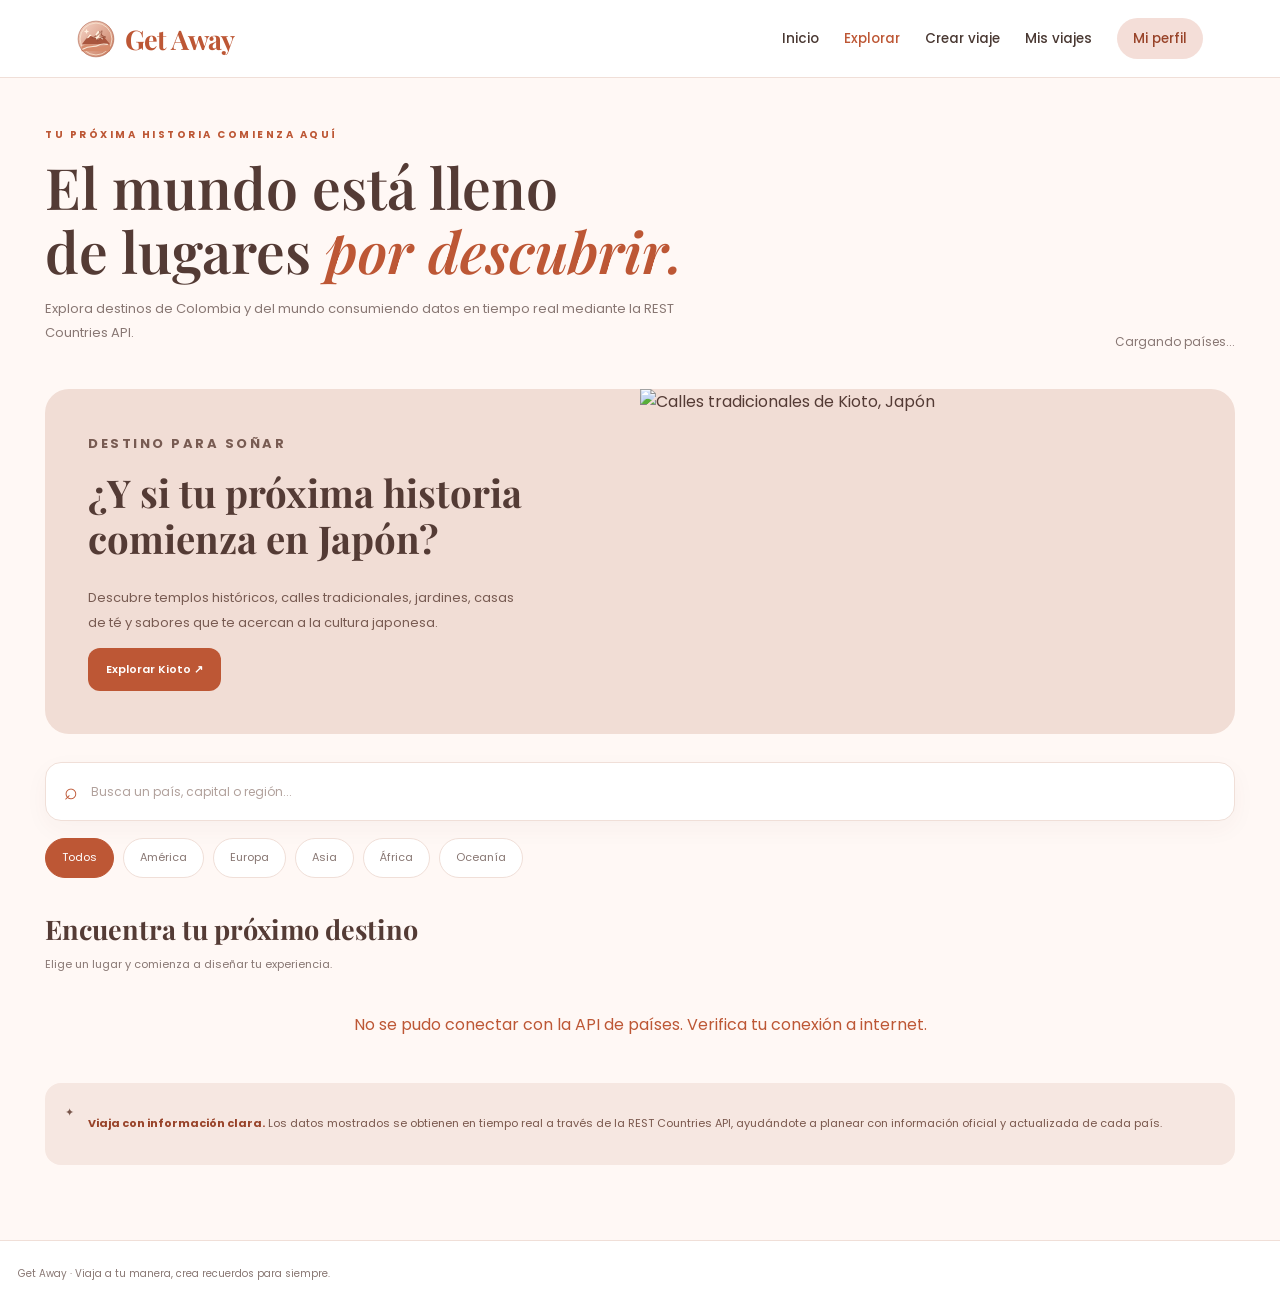
==== commit bbaa85c9: "Add files via upload  gran mejora en Explorar (`explorar.html`): Quitamos la lista fija de países q" ====
--- a/explorar.html
+++ b/explorar.html
@@ -1,4 +1,3 @@
-
 <!DOCTYPE html>
 <html lang="es">
 <head>
@@ -25,596 +24,124 @@
             --border: #f0dfd8;
         }
 
-        * {
-            box-sizing: border-box;
-        }
-
-        html {
-            scroll-behavior: smooth;
-        }
-
+        * { box-sizing: border-box; }
+        html { scroll-behavior: smooth; }
         body {
-            margin: 0;
-            min-height: 100vh;
-            overflow-x: hidden;
-            background: var(--cream);
-            color: var(--text);
-            font-family: 'Poppins', sans-serif;
-        }
-
-        a {
-            color: inherit;
-            text-decoration: none;
-        }
-
-        button, input {
-            font: inherit;
-        }
-
-        button {
-            cursor: pointer;
-        }
-
+            margin: 0; min-height: 100vh; overflow-x: hidden;
+            background: var(--cream); color: var(--text); font-family: 'Poppins', sans-serif;
+        }
+        a { color: inherit; text-decoration: none; }
+        button, input { font: inherit; cursor: pointer; }
         button:focus-visible, a:focus-visible, input:focus-visible {
-            outline: 3px solid #d99178;
-            outline-offset: 3px;
+            outline: 3px solid #d99178; outline-offset: 3px;
         }
 
         .topbar {
-            min-height: 78px;
-            padding: 14px 6%;
-            display: flex;
-            align-items: center;
-            justify-content: space-between;
-            gap: 25px;
-            background: rgba(255,255,255,.93);
-            border-bottom: 1px solid var(--border);
-            position: sticky;
-            top: 0;
-            z-index: 100;
-            backdrop-filter: blur(16px);
-        }
-
+            min-height: 78px; padding: 14px 6%; display: flex; align-items: center;
+            justify-content: space-between; gap: 25px; background: rgba(255,255,255,.93);
+            border-bottom: 1px solid var(--border); position: sticky; top: 0; z-index: 100; backdrop-filter: blur(16px);
+        }
         .brand {
-            display: flex;
-            align-items: center;
-            gap: 10px;
-            flex-shrink: 0;
-            color: var(--terracotta);
-            font: 700 27px 'Playfair Display', serif;
-        }
-
-        .brand img {
-            width: 38px;
-            height: 38px;
-            object-fit: contain;
-        }
-
-        .nav-links {
-            display: flex;
-            align-items: center;
-            flex-wrap: wrap;
-            gap: 25px;
-            font-size: 12px;
-            font-weight: 500;
-        }
-
-        .nav-links a:hover,
-        .nav-links a.active {
-            color: var(--terracotta);
-        }
-
-        .nav-links .profile-link {
-            padding: 10px 16px;
-            border-radius: 25px;
-            background: var(--pink);
-            color: var(--terracotta-dark);
-        }
-
-        .page {
-            width: min(1250px, 100%);
-            margin: auto;
-            padding: 48px 30px 75px;
-        }
-
-        .eyebrow {
-            margin: 0 0 12px;
-            color: var(--terracotta);
-            text-transform: uppercase;
-            letter-spacing: 2.5px;
-            font-size: 10px;
-            font-weight: 700;
-        }
-
-        .intro {
-            display: grid;
-            grid-template-columns: 1fr auto;
-            align-items: end;
-            gap: 25px;
-            margin-bottom: 30px;
-        }
-
-        h1, h2, h3 {
-            font-family: 'Playfair Display', serif;
-        }
-
-        h1 {
-            margin: 0 0 14px;
-            font-size: clamp(36px, 5vw, 57px);
-            font-weight: 600;
-            line-height: 1.12;
-        }
-
-        h1 span {
-            color: var(--terracotta);
-            font-style: italic;
-        }
-
-        .intro-description {
-            max-width: 630px;
-            color: var(--muted);
-            font-size: 13px;
-            line-height: 1.9;
-        }
-
-        .count {
-            padding-bottom: 8px;
-            color: var(--muted);
-            font-size: 12px;
-            white-space: nowrap;
-        }
+            display: flex; align-items: center; gap: 10px; flex-shrink: 0;
+            color: var(--terracotta); font: 700 27px 'Playfair Display', serif;
+        }
+        .brand img { width: 38px; height: 38px; object-fit: contain; }
+        .nav-links { display: flex; align-items: center; flex-wrap: wrap; gap: 25px; font-size: 12px; font-weight: 500; }
+        .nav-links a:hover, .nav-links a.active { color: var(--terracotta); }
+        .nav-links .profile-link { padding: 10px 16px; border-radius: 25px; background: var(--pink); color: var(--terracotta-dark); }
+
+        .page { width: min(1250px, 100%); margin: auto; padding: 48px 30px 75px; }
+        .eyebrow { margin: 0 0 12px; color: var(--terracotta); text-transform: uppercase; letter-spacing: 2.5px; font-size: 10px; font-weight: 700; }
+        .intro { display: grid; grid-template-columns: 1fr auto; align-items: end; gap: 25px; margin-bottom: 30px; }
+        h1, h2, h3 { font-family: 'Playfair Display', serif; }
+        h1 { margin: 0 0 14px; font-size: clamp(36px, 5vw, 57px); font-weight: 600; line-height: 1.12; }
+        h1 span { color: var(--terracotta); font-style: italic; }
+        .intro-description { max-width: 630px; color: var(--muted); font-size: 13px; line-height: 1.9; }
+        .count { padding-bottom: 8px; color: var(--muted); font-size: 12px; white-space: nowrap; }
 
         .featured-banner {
-            display: grid;
-            grid-template-columns: 1fr 1fr;
-            min-height: 300px;
-            margin-bottom: 28px;
-            overflow: hidden;
-            border-radius: 24px;
-            background: #f1ddd5;
-        }
-
-        .featured-copy {
-            display: flex;
-            flex-direction: column;
-            align-items: flex-start;
-            justify-content: center;
-            padding: clamp(24px, 4vw, 43px);
-        }
-
-        .featured-copy h2 {
-            margin: 0 0 12px;
-            font-size: clamp(27px, 3vw, 39px);
-            line-height: 1.2;
-        }
-
-        .featured-copy p {
-            max-width: 430px;
-            color: #785b52;
-            font-size: 13px;
-            line-height: 1.9;
-        }
-
-        .featured-image {
-            min-height: 300px;
-        }
-
-        .featured-image img {
-            display: block;
-            width: 100%;
-            height: 100%;
-            min-height: 300px;
-            object-fit: cover;
-        }
+            display: grid; grid-template-columns: 1fr 1fr; min-height: 300px;
+            margin-bottom: 28px; overflow: hidden; border-radius: 24px; background: #f1ddd5;
+        }
+        .featured-copy { display: flex; flex-direction: column; align-items: flex-start; justify-content: center; padding: clamp(24px, 4vw, 43px); }
+        .featured-copy h2 { margin: 0 0 12px; font-size: clamp(27px, 3vw, 39px); line-height: 1.2; }
+        .featured-copy p { max-width: 430px; color: #785b52; font-size: 13px; line-height: 1.9; }
+        .featured-image { min-height: 300px; }
+        .featured-image img { display: block; width: 100%; height: 100%; min-height: 300px; object-fit: cover; }
 
         .primary-btn {
-            display: inline-flex;
-            align-items: center;
-            justify-content: center;
-            min-height: 43px;
-            padding: 12px 18px;
-            border: 0;
-            border-radius: 12px;
-            background: var(--terracotta);
-            color: white;
-            font-size: 11px;
-            font-weight: 600;
-            transition: background .2s, transform .2s;
-        }
-
-        .primary-btn:hover {
-            background: var(--terracotta-dark);
-            transform: translateY(-2px);
-        }
+            display: inline-flex; align-items: center; justify-content: center; min-height: 43px;
+            padding: 12px 18px; border: 0; border-radius: 12px; background: var(--terracotta);
+            color: white; font-size: 11px; font-weight: 600; transition: background .2s, transform .2s;
+        }
+        .primary-btn:hover { background: var(--terracotta-dark); transform: translateY(-2px); }
 
         .search-box {
-            display: flex;
-            align-items: center;
-            gap: 13px;
-            padding: 10px 18px;
-            margin: 24px 0 17px;
-            border: 1px solid var(--border);
-            border-radius: 16px;
-            background: white;
-            box-shadow: 0 8px 25px rgba(95,52,39,.04);
-        }
-
-        .search-icon {
-            color: var(--terracotta);
-            font-size: 23px;
-        }
-
-        .search-box input {
-            width: 100%;
-            min-width: 0;
-            padding: 9px 0;
-            border: 0;
-            outline: 0;
-            background: transparent;
-            color: var(--text);
-            font-size: 12px;
-        }
-
-        .search-box input::placeholder {
-            color: #b1a19c;
-        }
-
-        .filters {
-            display: flex;
-            gap: 9px;
-            flex-wrap: wrap;
-            margin: 0 0 30px;
-        }
-
+            display: flex; align-items: center; gap: 13px; padding: 10px 18px;
+            margin: 24px 0 17px; border: 1px solid var(--border); border-radius: 16px;
+            background: white; box-shadow: 0 8px 25px rgba(95,52,39,.04);
+        }
+        .search-icon { color: var(--terracotta); font-size: 23px; }
+        .search-box input { width: 100%; min-width: 0; padding: 9px 0; border: 0; outline: 0; background: transparent; color: var(--text); font-size: 12px; }
+        .search-box input::placeholder { color: #b1a19c; }
+
+        .filters { display: flex; gap: 9px; flex-wrap: wrap; margin: 0 0 30px; }
         .filter {
-            padding: 10px 16px;
-            border: 1px solid var(--border);
-            border-radius: 30px;
-            background: white;
-            color: var(--muted);
-            font-size: 11px;
-            transition: .2s;
-        }
-
-        .filter:hover, .filter.active {
-            border-color: var(--terracotta);
-            background: var(--terracotta);
-            color: white;
-        }
-
-        .results-heading {
-            display: flex;
-            justify-content: space-between;
-            align-items: center;
-            gap: 15px;
-            margin-bottom: 18px;
-        }
-
-        .results-heading h2 {
-            margin: 0;
-            font-size: 27px;
-        }
-
-        .results-heading p {
-            margin: 5px 0 0;
-            color: var(--muted);
-            font-size: 11px;
-        }
-
-        .destination-grid {
-            display: grid;
-            grid-template-columns: repeat(3, minmax(0, 1fr));
-            gap: 23px;
-        }
-
+            padding: 10px 16px; border: 1px solid var(--border); border-radius: 30px;
+            background: white; color: var(--muted); font-size: 11px; transition: .2s;
+        }
+        .filter:hover, .filter.active, .filter.filter-active { border-color: var(--terracotta); background: var(--terracotta); color: white; }
+
+        .results-heading { display: flex; justify-content: space-between; align-items: center; gap: 15px; margin-bottom: 18px; }
+        .results-heading h2 { margin: 0; font-size: 27px; }
+        .results-heading p { margin: 5px 0 0; color: var(--muted); font-size: 11px; }
+
+        .destination-grid { display: grid; grid-template-columns: repeat(3, minmax(0, 1fr)); gap: 23px; }
         .destination-card {
-            min-width: 0;
-            overflow: hidden;
-            border: 1px solid var(--border);
-            border-radius: 21px;
-            background: white;
-            box-shadow: 0 8px 26px rgba(88,47,34,.045);
-            animation: appear .3s ease both;
-            transition: transform .25s, box-shadow .25s;
-        }
-
-        .destination-card:hover {
-            transform: translateY(-5px);
-            box-shadow: 0 16px 35px rgba(88,47,34,.12);
-        }
-
-        .destination-image {
-            position: relative;
-            height: 220px;
-            overflow: hidden;
-            background: var(--pink);
-        }
-
-        .destination-image img {
-            display: block;
-            width: 100%;
-            height: 100%;
-            object-fit: cover;
-            transition: transform .5s;
-        }
-
-        .destination-card:hover .destination-image img {
-            transform: scale(1.06);
-        }
-
+            min-width: 0; overflow: hidden; border: 1px solid var(--border); border-radius: 21px;
+            background: white; box-shadow: 0 8px 26px rgba(88,47,34,.045); transition: transform .25s, box-shadow .25s;
+        }
+        .destination-card:hover { transform: translateY(-5px); box-shadow: 0 16px 35px rgba(88,47,34,.12); }
+        .destination-image { position: relative; height: 220px; overflow: hidden; background: var(--pink); }
+        .destination-image img { display: block; width: 100%; height: 100%; object-fit: cover; transition: transform .5s; }
+        .destination-card:hover .destination-image img { transform: scale(1.06); }
         .tag {
-            position: absolute;
-            top: 13px;
-            left: 13px;
-            padding: 7px 11px;
-            border-radius: 20px;
-            background: rgba(255,248,245,.95);
-            color: var(--terracotta-dark);
-            font-size: 10px;
-            font-weight: 600;
-        }
-
-        .destination-content {
-            padding: 19px;
-        }
-
-        .location {
-            margin-bottom: 7px;
-            color: var(--muted);
-            font-size: 10px;
-        }
-
-        .destination-content h3 {
-            margin: 0 0 9px;
-            font-size: 24px;
-            font-weight: 600;
-        }
-
-        .description {
-            min-height: 65px;
-            margin: 0;
-            color: var(--muted);
-            font-size: 11px;
-            line-height: 1.8;
-        }
-
-        .experience-label {
-            margin-top: 13px;
-            color: var(--terracotta-dark);
-            font-size: 10px;
-            font-weight: 600;
-        }
+            position: absolute; top: 13px; left: 13px; padding: 7px 11px; border-radius: 20px;
+            background: rgba(255,248,245,.95); color: var(--terracotta-dark); font-size: 10px; font-weight: 600;
+        }
+        .destination-content { padding: 19px; }
+        .location { margin-bottom: 7px; color: var(--muted); font-size: 10px; }
+        .destination-content h3 { margin: 0 0 9px; font-size: 22px; font-weight: 600; }
+        .description { min-height: 50px; margin: 0; color: var(--muted); font-size: 11px; line-height: 1.8; }
+        .experience-label { margin-top: 10px; color: var(--terracotta-dark); font-size: 10px; font-weight: 600; }
 
         .card-bottom {
-            display: flex;
-            justify-content: space-between;
-            align-items: center;
-            gap: 10px;
-            margin-top: 17px;
-            padding-top: 15px;
-            border-top: 1px solid var(--border);
-        }
-
-        .budget-label {
-            margin-bottom: 4px;
-            color: var(--muted);
-            font-size: 9px;
-            line-height: 1.5;
-        }
-
-        .budget {
-            color: var(--terracotta-dark);
-            font-size: 12px;
-            font-weight: 700;
-        }
-
+            display: flex; justify-content: space-between; align-items: center;
+            gap: 10px; margin-top: 15px; padding-top: 12px; border-top: 1px solid var(--border);
+        }
+        .budget-label { margin-bottom: 2px; color: var(--muted); font-size: 9px; }
+        .budget { color: var(--terracotta-dark); font-size: 11px; font-weight: 700; }
+        
         .details-btn {
-            flex-shrink: 0;
-            padding: 11px 13px;
-            border: 0;
-            border-radius: 11px;
-            background: var(--terracotta);
-            color: white;
-            font-size: 10px;
-            font-weight: 600;
-        }
-
-        .details-btn:hover {
-            background: var(--terracotta-dark);
-        }
-
-        .empty {
-            display: none;
-            padding: 25px;
-            text-align: center;
-            border: 1px solid var(--border);
-            border-radius: 20px;
-            background: white;
-        }
-
-        .empty img {
-            width: 100%;
-            max-width: 280px;
-            height: 170px;
-            object-fit: cover;
-            border-radius: 15px;
-        }
-
-        .empty h3 {
-            margin: 16px 0 8px;
-            font-size: 24px;
-        }
-
-        .empty p {
-            color: var(--muted);
-            font-size: 12px;
-        }
-
+            padding: 9px 12px; border: 0; border-radius: 11px; background: var(--terracotta);
+            color: white; font-size: 10px; font-weight: 600; cursor: pointer;
+        }
+        .details-btn:hover { background: var(--terracotta-dark); }
+        .button-outline { background: white; color: var(--terracotta); border: 1px solid var(--terracotta); }
+
+        .empty { display: none; padding: 35px; text-align: center; border: 1px solid var(--border); border-radius: 20px; background: white; }
         .travel-note {
-            display: flex;
-            gap: 14px;
-            align-items: flex-start;
-            margin-top: 30px;
-            padding: 20px;
-            border-radius: 16px;
-            background: #f6e7e1;
-            color: #79574c;
-            font-size: 11px;
-            line-height: 1.8;
-        }
-
-        .travel-note strong {
-            color: var(--terracotta-dark);
-        }
-
-        footer {
-            padding: 25px 18px;
-            border-top: 1px solid var(--border);
-            color: var(--muted);
-            text-align: center;
-            font-size: 10px;
-        }
-
-        .mobile-nav {
-            display: none;
-        }
-
-        @keyframes appear {
-            from { opacity: 0; transform: translateY(10px); }
-            to { opacity: 1; transform: translateY(0); }
-        }
-
-        @media (max-width: 1000px) {
-            .destination-grid {
-                grid-template-columns: repeat(2, minmax(0, 1fr));
-            }
-
-            .topbar {
-                padding-inline: 4%;
-            }
-
-            .nav-links {
-                gap: 15px;
-            }
-
-            .featured-banner {
-                grid-template-columns: 1fr 1fr;
-            }
-        }
-
+            display: flex; gap: 14px; align-items: flex-start; margin-top: 30px;
+            padding: 20px; border-radius: 16px; background: #f6e7e1; color: #79574c; font-size: 11px; line-height: 1.8;
+        }
+        .travel-note strong { color: var(--terracotta-dark); }
+        footer { padding: 25px 18px; border-top: 1px solid var(--border); color: var(--muted); text-align: center; font-size: 10px; }
+
+        @media (max-width: 1000px) { .destination-grid { grid-template-columns: repeat(2, minmax(0, 1fr)); } }
         @media (max-width: 650px) {
-            .topbar {
-                position: relative;
-                align-items: flex-start;
-                flex-direction: column;
-                gap: 14px;
-                padding: 15px 18px;
-            }
-
-            .brand {
-                font-size: 25px;
-            }
-
-            .nav-links {
-                width: 100%;
-                flex-wrap: nowrap;
-                overflow-x: auto;
-                gap: 19px;
-                padding: 2px 0 7px;
-                white-space: nowrap;
-            }
-
-            .page {
-                padding: 30px 16px 100px;
-            }
-
-            .intro {
-                grid-template-columns: 1fr;
-                gap: 10px;
-            }
-
-            h1 {
-                font-size: clamp(35px, 10vw, 48px);
-            }
-
-            .count {
-                padding: 0;
-            }
-
-            .featured-banner {
-                grid-template-columns: 1fr;
-            }
-
-            .featured-copy {
-                order: 1;
-                padding: 23px;
-            }
-
-            .featured-image {
-                order: 0;
-                min-height: 210px;
-                max-height: 240px;
-            }
-
-            .featured-image img {
-                min-height: 210px;
-                max-height: 240px;
-            }
-
-            .destination-grid {
-                grid-template-columns: 1fr;
-                gap: 17px;
-            }
-
-            .destination-image {
-                height: 235px;
-            }
-
-            .description {
-                min-height: 0;
-            }
-
-            .results-heading h2 {
-                font-size: 24px;
-            }
-
-            .mobile-nav {
-                position: fixed;
-                z-index: 1000;
-                right: 10px;
-                bottom: 10px;
-                left: 10px;
-                display: flex;
-                justify-content: space-around;
-                padding: 10px 3px;
-                border: 1px solid rgba(189,87,53,.15);
-                border-radius: 19px;
-                background: rgba(255,248,245,.96);
-                box-shadow: 0 8px 30px rgba(65,42,32,.15);
-                backdrop-filter: blur(15px);
-            }
-
-            .mobile-nav a {
-                display: flex;
-                flex-direction: column;
-                align-items: center;
-                gap: 3px;
-                min-width: 45px;
-                color: #704d43;
-                font-size: 18px;
-            }
-
-            .mobile-nav small {
-                font-size: 9px;
-            }
-        }
-
-        @media (prefers-reduced-motion: reduce) {
-            *, *::before, *::after {
-                animation-duration: .01ms !important;
-                transition-duration: .01ms !important;
-                scroll-behavior: auto !important;
-            }
+            .destination-grid { grid-template-columns: 1fr; }
+            .topbar { position: relative; flex-direction: column; align-items: flex-start; gap: 14px; padding: 15px 18px; }
+            .nav-links { width: 100%; overflow-x: auto; gap: 15px; }
         }
     </style>
 </head>
@@ -622,7 +149,7 @@
 <body>
 <header class="topbar">
     <a class="brand" href="app.html">
-        <img src="logo.svg" alt="Logo Get Away">
+        <img src="logo.svg" alt="Logo Get Away" onerror="this.style.display='none'">
         <span>Get Away</span>
     </a>
 
@@ -641,13 +168,11 @@
             <p class="eyebrow">Tu próxima historia comienza aquí</p>
             <h1>El mundo está lleno<br>de lugares <span>por descubrir.</span></h1>
             <p class="intro-description">
-                Descubre destinos de Colombia y del mundo. Explora sus culturas,
-                encuentra experiencias inolvidables y empieza a imaginar tu
-                próximo viaje según tus gustos y tu presupuesto.
+                Explora destinos de Colombia y del mundo consumiendo datos en tiempo real mediante la REST Countries API.
             </p>
         </div>
 
-        <div class="count" id="destinationCount" aria-live="polite"></div>
+        <div class="count" id="destinationCount" aria-live="polite">Cargando países...</div>
     </section>
 
     <section class="featured-banner">
@@ -676,19 +201,17 @@
         <input
             type="search"
             id="searchInput"
-            placeholder="Busca un país, ciudad, cultura o experiencia..."
+            placeholder="Busca un país, capital o región..."
             aria-label="Buscar destinos">
     </label>
 
     <div class="filters" aria-label="Filtrar destinos">
-        <button class="filter active" type="button" data-filter="todos">Todos</button>
-        <button class="filter" type="button" data-filter="nacional">Colombia</button>
-        <button class="filter" type="button" data-filter="internacional">Internacionales</button>
-        <button class="filter" type="button" data-filter="playa">Sol y playa</button>
-        <button class="filter" type="button" data-filter="aventura">Aventura</button>
-        <button class="filter" type="button" data-filter="cultura">Cultura</button>
-        <button class="filter" type="button" data-filter="naturaleza">Naturaleza</button>
-        <button class="filter" type="button" data-filter="gastronomia">Gastronomía</button>
+        <button class="filter active filter-active" type="button" data-filter="todos">Todos</button>
+        <button class="filter" type="button" data-filter="americas">América</button>
+        <button class="filter" type="button" data-filter="europe">Europa</button>
+        <button class="filter" type="button" data-filter="asia">Asia</button>
+        <button class="filter" type="button" data-filter="africa">África</button>
+        <button class="filter" type="button" data-filter="oceania">Oceanía</button>
     </div>
 
     <section>
@@ -699,16 +222,11 @@
             </div>
         </div>
 
-        <section class="destination-grid" id="destinationGrid"
-                 aria-label="Destinos disponibles"></section>
+        <section class="destination-grid" id="destinationGrid" aria-label="Destinos disponibles"></section>
 
         <div class="empty" id="emptyMessage" role="status">
-            <img
-                src="https://images.unsplash.com/photo-1488646953014-85cb44e25828?auto=format&fit=crop&w=800&q=80"
-                alt="Pasaporte y artículos para preparar un viaje"
-                loading="lazy">
             <h3>Aún no encontramos ese lugar...</h3>
-            <p>Prueba con otro nombre o selecciona una categoría diferente.</p>
+            <p>Prueba con otro nombre o selecciona una región diferente.</p>
             <button class="primary-btn" type="button" id="resetSearch">
                 Ver todos los destinos
             </button>
@@ -719,11 +237,7 @@
         <div aria-hidden="true">✦</div>
         <p>
             <strong>Viaja con información clara.</strong>
-            Los presupuestos que aparecen son referencias generales para
-            organizar tu idea de viaje, no cotizaciones confirmadas. Los
-            vuelos, alojamientos, entradas, temporadas y gastos personales
-            pueden cambiar el total. Antes de reservar, verifica los precios
-            y requisitos de entrada de cada país.
+            Los datos mostrados se obtienen en tiempo real a través de la REST Countries API, ayudándote a planear con información oficial y actualizada de cada país.
         </p>
     </aside>
 </main>
@@ -732,386 +246,225 @@
     Get Away · Viaja a tu manera, crea recuerdos para siempre.
 </footer>
 
-<nav class="mobile-nav" aria-label="Navegación móvil">
-    <a href="app.html">⌂<small>Inicio</small></a>
-    <a href="explorar.html">✧<small>Explorar</small></a>
-    <a href="crear-viaje.html">＋<small>Planear</small></a>
-    <a href="viajes.html">♡<small>Viajes</small></a>
-    <a href="perfil.html">♙<small>Perfil</small></a>
-</nav>
-
 <script>
 "use strict";
 
-const destinos = [
-    {
-        nombre: "Cartagena",
-        pais: "Colombia",
-        ubicacion: "Bolívar, Colombia",
-        tipo: "nacional",
-        categorias: ["playa", "cultura", "gastronomia"],
-        etiqueta: "Encanto caribeño",
-        presupuesto: "Desde $350.000 COP",
-        duracion: "2–3 días",
-        descripcion: "Recorre la Ciudad Amurallada, descubre sus plazas coloniales, disfruta la brisa del Caribe y prueba platos tradicionales de la costa.",
-        experiencia: "Historia, playas y sabores del Caribe",
-        imagen: "https://images.unsplash.com/photo-1583997052103-b4a1cb974ce3?auto=format&fit=crop&w=900&q=85"
-    },
-    {
-        nombre: "Santa Marta",
-        pais: "Colombia",
-        ubicacion: "Magdalena, Colombia",
-        tipo: "nacional",
-        categorias: ["playa", "naturaleza", "aventura"],
-        etiqueta: "Mar y montaña",
-        presupuesto: "Desde $280.000 COP",
-        duracion: "2–4 días",
-        descripcion: "Combina playas caribeñas, paseos por el centro histórico y excursiones por los paisajes naturales de la Sierra Nevada.",
-        experiencia: "Naturaleza, mar y caminatas",
-        imagen: "https://images.unsplash.com/photo-1510414842594-a61c69b5ae57?auto=format&fit=crop&w=900&q=85"
-    },
-    {
-        nombre: "Medellín",
-        pais: "Colombia",
-        ubicacion: "Antioquia, Colombia",
-        tipo: "nacional",
-        categorias: ["cultura", "gastronomia"],
-        etiqueta: "Ciudad vibrante",
-        presupuesto: "Desde $420.000 COP",
-        duracion: "3–4 días",
-        descripcion: "Explora el arte urbano de la Comuna 13, recorre barrios llenos de vida y conoce la cultura paisa a través de su gastronomía.",
-        experiencia: "Arte urbano, cafés y cocina paisa",
-        imagen: "https://images.unsplash.com/photo-1596401057633-54a8fe8ef647?auto=format&fit=crop&w=900&q=85"
-    },
-    {
-        nombre: "San Andrés",
-        pais: "Colombia",
-        ubicacion: "Caribe colombiano",
-        tipo: "nacional",
-        categorias: ["playa", "naturaleza"],
-        etiqueta: "Aguas turquesas",
-        presupuesto: "Desde $650.000 COP",
-        duracion: "3–5 días",
-        descripcion: "Disfruta el mar de siete colores, explora sus playas y conoce la cultura isleña y sus sabores caribeños.",
-        experiencia: "Playas, snorkel y cultura isleña",
-        imagen: "https://images.unsplash.com/photo-1500375592092-40eb2168fd21?auto=format&fit=crop&w=900&q=85"
-    },
-    {
-        nombre: "Eje Cafetero",
-        pais: "Colombia",
-        ubicacion: "Quindío, Risaralda y Caldas",
-        tipo: "nacional",
-        categorias: ["naturaleza", "aventura", "gastronomia"],
-        etiqueta: "Entre montañas",
-        presupuesto: "Desde $390.000 COP",
-        duracion: "3–5 días",
-        descripcion: "Visita fincas cafeteras, aprende cómo se cultiva el café colombiano y descubre pueblos rodeados de montañas verdes.",
-        experiencia: "Café, pueblos y paisajes naturales",
-        imagen: "https://images.unsplash.com/photo-1447933601403-0c6688de566e?auto=format&fit=crop&w=900&q=85"
-    },
-    {
-        nombre: "Guatapé",
-        pais: "Colombia",
-        ubicacion: "Antioquia, Colombia",
-        tipo: "nacional",
-        categorias: ["aventura", "naturaleza"],
-        etiqueta: "Escapada colorida",
-        presupuesto: "Desde $310.000 COP",
-        duracion: "1–2 días",
-        descripcion: "Sube la Piedra del Peñol, contempla el embalse y pasea por las fachadas coloridas del pueblo.",
-        experiencia: "Miradores, agua y arquitectura colorida",
-        imagen: "https://images.unsplash.com/photo-1470770841072-f978cf4d019e?auto=format&fit=crop&w=900&q=85"
-    },
-    {
-        nombre: "Villa de Leyva",
-        pais: "Colombia",
-        ubicacion: "Boyacá, Colombia",
-        tipo: "nacional",
-        categorias: ["cultura", "naturaleza"],
-        etiqueta: "Historia colonial",
-        presupuesto: "Desde $370.000 COP",
-        duracion: "2–3 días",
-        descripcion: "Recorre una de las plazas coloniales más conocidas del país, visita museos y disfruta un ambiente tranquilo.",
-        experiencia: "Historia, arquitectura y artesanías",
-        imagen: "https://images.unsplash.com/photo-1511818966892-d7d671e672a2?auto=format&fit=crop&w=900&q=85"
-    },
-    {
-        nombre: "Parque Tayrona",
-        pais: "Colombia",
-        ubicacion: "Magdalena, Colombia",
-        tipo: "nacional",
-        categorias: ["aventura", "naturaleza", "playa"],
-        etiqueta: "Espíritu aventurero",
-        presupuesto: "Desde $260.000 COP",
-        duracion: "2–3 días",
-        descripcion: "Organiza caminatas por senderos naturales y disfruta paisajes donde la selva se encuentra con el mar Caribe.",
-        experiencia: "Senderismo, playas y biodiversidad",
-        imagen: "https://images.unsplash.com/photo-1473116763249-2faaef81ccda?auto=format&fit=crop&w=900&q=85"
-    },
-    {
-        nombre: "Mompox",
-        pais: "Colombia",
-        ubicacion: "Bolívar, Colombia",
-        tipo: "nacional",
-        categorias: ["cultura", "gastronomia"],
-        etiqueta: "Rincón histórico",
-        presupuesto: "Desde $320.000 COP",
-        duracion: "2–3 días",
-        descripcion: "Descubre sus calles históricas, la arquitectura colonial, la tradición artesanal y los paisajes junto al río Magdalena.",
-        experiencia: "Patrimonio, artesanías y río",
-        imagen: "https://images.unsplash.com/photo-1519608487953-e999c86e7455?auto=format&fit=crop&w=900&q=85"
-    },
-    {
-        nombre: "Kioto, Japón",
-        pais: "Japón",
-        ubicacion: "Kioto, Japón",
-        tipo: "internacional",
-        categorias: ["cultura", "gastronomia", "naturaleza"],
-        etiqueta: "Tradición japonesa",
-        presupuesto: "Según fechas y estilo",
-        duracion: "4–5 días",
-        descripcion: "Conoce templos históricos, pasea por Higashiyama, visita jardines y descubre la cultura del té, el matcha y la cocina tradicional.",
-        experiencia: "Templos, jardines y gastronomía japonesa",
-        imagen: "https://images.unsplash.com/photo-1493976040374-85c8e12f0c0e?auto=format&fit=crop&w=900&q=85"
-    },
-    {
-        nombre: "Tokio, Japón",
-        pais: "Japón",
-        ubicacion: "Tokio, Japón",
-        tipo: "internacional",
-        categorias: ["cultura", "gastronomia", "aventura"],
-        etiqueta: "Tradición y modernidad",
-        presupuesto: "Según fechas y estilo",
-        duracion: "4–6 días",
-        descripcion: "Combina barrios modernos, santuarios, tiendas especializadas, mercados gastronómicos y experiencias de la vida urbana japonesa.",
-        experiencia: "Barrios, tecnología y comida local",
-        imagen: "https://images.unsplash.com/photo-1540959733332-eab4deabeeaf?auto=format&fit=crop&w=900&q=85"
-    },
-    {
-        nombre: "Santorini, Grecia",
-        pais: "Grecia",
-        ubicacion: "Islas Cícladas, Grecia",
-        tipo: "internacional",
-        categorias: ["playa", "cultura", "gastronomia"],
-        etiqueta: "Isla mediterránea",
-        presupuesto: "Según fechas y estilo",
-        duracion: "3–5 días",
-        descripcion: "Explora los pueblos de Oia y Fira, contempla la caldera volcánica y prueba especialidades locales como los tomatokeftedes.",
-        experiencia: "Paisajes volcánicos y cocina griega",
-        imagen: "https://images.unsplash.com/photo-1533105079780-92b9be482077?auto=format&fit=crop&w=900&q=85"
-    },
-    {
-        nombre: "Roma, Italia",
-        pais: "Italia",
-        ubicacion: "Lacio, Italia",
-        tipo: "internacional",
-        categorias: ["cultura", "gastronomia"],
-        etiqueta: "Historia viva",
-        presupuesto: "Según fechas y estilo",
-        duracion: "4–5 días",
-        descripcion: "Descubre el Coliseo, el Foro Romano y plazas históricas. Reserva tiempo para probar pasta, pizza y helado artesanal.",
-        experiencia: "Monumentos, arte y cocina italiana",
-        imagen: "https://images.unsplash.com/photo-1552832230-c0197dd311b5?auto=format&fit=crop&w=900&q=85"
-    },
-    {
-        nombre: "París, Francia",
-        pais: "Francia",
-        ubicacion: "Isla de Francia",
-        tipo: "internacional",
-        categorias: ["cultura", "gastronomia"],
-        etiqueta: "Arte y romanticismo",
-        presupuesto: "Según fechas y estilo",
-        duracion: "4–6 días",
-        descripcion: "Visita museos, pasea por barrios históricos, conoce monumentos emblemáticos y disfruta panaderías y mercados franceses.",
-        experiencia: "Arte, arquitectura y pastelería",
-        imagen: "https://images.unsplash.com/photo-1502602898657-3e91760cbb34?auto=format&fit=crop&w=900&q=85"
-    },
-    {
-        nombre: "Ciudad de México",
-        pais: "México",
-        ubicacion: "México",
-        tipo: "internacional",
-        categorias: ["cultura", "gastronomia"],
-        etiqueta: "Cultura y sabor",
-        presupuesto: "Según fechas y estilo",
-        duracion: "4–6 días",
-        descripcion: "Explora el Centro Histórico, conoce museos y mercados y prueba tacos, tamales y otras especialidades de la gastronomía mexicana.",
-        experiencia: "Museos, mercados y comida mexicana",
-        imagen: "https://images.unsplash.com/photo-1518105779142-d975f22f1b0a?auto=format&fit=crop&w=900&q=85"
-    },
-    {
-        nombre: "Bali, Indonesia",
-        pais: "Indonesia",
-        ubicacion: "Bali, Indonesia",
-        tipo: "internacional",
-        categorias: ["playa", "naturaleza", "cultura"],
-        etiqueta: "Naturaleza tropical",
-        presupuesto: "Según fechas y estilo",
-        duracion: "5–7 días",
-        descripcion: "Descubre templos, arrozales, cascadas y playas. Infórmate sobre las costumbres locales antes de visitar lugares sagrados.",
-        experiencia: "Templos, paisajes y cultura balinesa",
-        imagen: "https://images.unsplash.com/photo-1537996194471-e657df975ab4?auto=format&fit=crop&w=900&q=85"
-    },
-    {
-        nombre: "Nueva York, Estados Unidos",
-        pais: "Estados Unidos",
-        ubicacion: "Nueva York, EE. UU.",
-        tipo: "internacional",
-        categorias: ["cultura", "gastronomia", "aventura"],
-        etiqueta: "La ciudad que no duerme",
-        presupuesto: "Según fechas y estilo",
-        duracion: "4–6 días",
-        descripcion: "Recorre Central Park, conoce museos, disfruta distintos barrios y prueba propuestas gastronómicas de muchas culturas.",
-        experiencia: "Museos, barrios y diversidad gastronómica",
-        imagen: "https://images.unsplash.com/photo-1496588152823-86ff7695e68f?auto=format&fit=crop&w=900&q=85"
-    }
-];
-
-const grid = document.getElementById("destinationGrid");
-const buscador = document.getElementById("searchInput");
-const contador = document.getElementById("destinationCount");
-const mensajeVacio = document.getElementById("emptyMessage");
-
-let filtroActual = "todos";
-
-function normalizar(texto) {
-    return String(texto || "")
-        .normalize("NFD")
-        .replace(/[\u0300-\u036f]/g, "")
-        .toLowerCase()
-        .trim();
-}
-
-function escaparHTML(texto) {
-    return String(texto).replace(/[&<>"']/g, caracter => ({
-        "&": "&amp;",
-        "<": "&lt;",
-        ">": "&gt;",
-        '"': "&quot;",
-        "'": "&#039;"
-    })[caracter]);
-}
-
-function mostrarDestinos() {
-    const texto = normalizar(buscador.value);
-
-    const resultados = destinos.filter(destino => {
-        const coincideCategoria =
-            filtroActual === "todos" ||
-            destino.tipo === filtroActual ||
-            destino.categorias.includes(filtroActual);
-
-        const contenido = normalizar([
-            destino.nombre,
-            destino.pais,
-            destino.ubicacion,
-            destino.descripcion,
-            destino.etiqueta,
-            destino.experiencia,
-            ...destino.categorias
-        ].join(" "));
-
-        return coincideCategoria && contenido.includes(texto);
-    });
-
-    grid.innerHTML = resultados.map(destino => `
-        <article class="destination-card">
-            <div class="destination-image">
-                <img
-                    src="${escaparHTML(destino.imagen)}"
-                    alt="Paisaje de ${escaparHTML(destino.nombre)}"
-                    loading="lazy"
-                    onerror="this.onerror=null;this.src='https://images.unsplash.com/photo-1488646953014-85cb44e25828?auto=format&fit=crop&w=900&q=80';">
-                <span class="tag">${escaparHTML(destino.etiqueta)}</span>
-            </div>
-
-            <div class="destination-content">
-                <div class="location">
-                    ${escaparHTML(destino.ubicacion)}
-                </div>
-
-                <h3>${escaparHTML(destino.nombre)}</h3>
-
-                <p class="description">
-                    ${escaparHTML(destino.descripcion)}
-                </p>
-
-                <div class="experience-label">
-                    ${escaparHTML(destino.experiencia)}
-                </div>
-
-                <div class="card-bottom">
-                    <div>
-                        <div class="budget-label">
-                            Duración sugerida: ${escaparHTML(destino.duracion)}
+document.addEventListener("DOMContentLoaded", async () => {
+    const grid = document.getElementById("destinationGrid");
+    const buscador = document.getElementById("searchInput");
+    const contador = document.getElementById("destinationCount");
+    const mensajeVacio = document.getElementById("emptyMessage");
+
+    let paisesCache = [];
+    let filtroActual = "todos";
+
+    function normalizar(texto) {
+        return String(texto || "")
+            .normalize("NFD")
+            .replace(/[\u0300-\u036f]/g, "")
+            .toLowerCase()
+            .trim();
+    }
+
+    function escaparHTML(texto) {
+        return String(texto || "").replace(/[&<>"']/g, caracter => ({
+            "&": "&amp;",
+            "<": "&lt;",
+            ">": "&gt;",
+            '"': "&quot;",
+            "'": "&#039;"
+        })[caracter]);
+    }
+
+    // Funciones de favoritos locales para el usuario activo
+    function obtenerFavoritos() {
+        return JSON.parse(localStorage.getItem("planify_favoritos") || "[]");
+    }
+
+    function toggleFavorito(paisObj) {
+        let favs = obtenerFavoritos();
+        const index = favs.findIndex(item => item.nombre.toLowerCase() === paisObj.nombre.toLowerCase());
+        if (index !== -1) {
+            favs.splice(index, 1);
+            localStorage.setItem("planify_favoritos", JSON.stringify(favs));
+            return false;
+        } else {
+            favs.push(paisObj);
+            localStorage.setItem("planify_favoritos", JSON.stringify(favs));
+            return true;
+        }
+    }
+
+    function esFavorito(nombre) {
+        return obtenerFavoritos().some(item => item.nombre.toLowerCase() === nombre.toLowerCase());
+    }
+
+    // Consumo obligatorio de la REST Countries API
+    try {
+        grid.innerHTML = `<p class="muted" style="grid-column: 1/-1; text-align:center;">Conectando con REST Countries API...</p>`;
+        const res = await fetch("https://restcountries.com/v3.1/all?fields=name,translations,capital,region,population,flags,languages,currencies");
+        if (!res.ok) throw new Error("Error al consultar REST Countries API");
+
+        const data = await res.json();
+
+        paisesCache = data.map(pais => {
+            const nombreES = pais.translations?.spa?.common || pais.name?.common || "País";
+            const capital = Array.isArray(pais.capital) ? pais.capital[0] : "No definida";
+            const region = pais.region || "Global";
+            const poblacion = pais.population ? pais.population.toLocaleString("es-CO") : "N/A";
+            const bandera = pais.flags?.svg || pais.flags?.png || "";
+            const idiomas = pais.languages ? Object.values(pais.languages).join(", ") : "N/A";
+            const monedas = pais.currencies ? Object.values(pais.currencies).map(m => m.name).join(", ") : "N/A";
+
+            return {
+                nombre: nombreES,
+                capital: capital,
+                region: region.toLowerCase(),
+                poblacion: poblacion,
+                descripcion: `Capital: ${capital} · Idiomas: ${idiomas}`,
+                experiencia: `Moneda: ${monedas}`,
+                imagen: bandera
+            };
+        });
+
+        mostrarDestinos();
+    } catch (error) {
+        console.error("Fallo REST Countries:", error);
+        grid.innerHTML = `<p style="grid-column:1/-1; text-align:center; color:#bd5735;">No se pudo conectar con la API de países. Verifica tu conexión a internet.</p>`;
+    }
+
+    function mostrarDestinos() {
+        const texto = normalizar(buscador.value);
+
+        const resultados = paisesCache.filter(pais => {
+            const coincideRegion = filtroActual === "todos" || pais.region === filtroActual;
+            const contenido = normalizar(`${pais.nombre} ${pais.capital} ${pais.descripcion}`);
+            return coincideRegion && contenido.includes(texto);
+        });
+
+        contador.textContent = `${resultados.length} ${resultados.length === 1 ? "destino" : "destinos"} encontrados`;
+
+        if (resultados.length === 0) {
+            grid.innerHTML = "";
+            mensajeVacio.style.display = "block";
+            return;
+        }
+
+        mensajeVacio.style.display = "none";
+
+        grid.innerHTML = resultados.map(pais => {
+            const fav = esFavorito(pais.nombre);
+            return `
+                <article class="destination-card">
+                    <div class="destination-image">
+                        <img
+                            src="${escaparHTML(pais.imagen)}"
+                            alt="Bandera de ${escaparHTML(pais.nombre)}"
+                            loading="lazy"
+                            onerror="this.onerror=null;this.src='https://images.unsplash.com/photo-1488646953014-85cb44e25828?auto=format&fit=crop&w=900&q=80';">
+                        <span class="tag">${escaparHTML(pais.capital)}</span>
+                    </div>
+
+                    <div class="destination-content">
+                        <div class="location">
+                            Región: ${escaparHTML(pais.region.toUpperCase())}
                         </div>
-                        <div class="budget">
-                            ${escaparHTML(destino.presupuesto)}
+
+                        <h3>${escaparHTML(pais.nombre)}</h3>
+
+                        <p class="description">
+                            ${escaparHTML(pais.descripcion)}
+                        </p>
+
+                        <div class="experience-label">
+                            ${escaparHTML(pais.experiencia)}
+                        </div>
+
+                        <div class="card-bottom">
+                            <div>
+                                <div class="budget-label">
+                                    Población: ${escaparHTML(pais.poblacion)}
+                                </div>
+                                <div class="budget">
+                                    REST Countries API
+                                </div>
+                            </div>
+
+                            <div style="display:flex; gap:6px;">
+                                <button
+                                    class="details-btn plan-destination"
+                                    type="button"
+                                    data-destination="${escaparHTML(pais.nombre)}">
+                                    Planear ↗
+                                </button>
+                                <button
+                                    class="details-btn button-outline fav-destination"
+                                    type="button"
+                                    data-name="${escaparHTML(pais.nombre)}"
+                                    data-region="${escaparHTML(pais.region)}"
+                                    data-image="${escaparHTML(pais.imagen)}">
+                                    ${fav ? "♥" : "♡"}
+                                </button>
+                            </div>
                         </div>
                     </div>
-
-                    <button
-                        class="details-btn"
-                        type="button"
-                        data-destination="${escaparHTML(destino.nombre)}">
-                        Planear ↗
-                    </button>
-                </div>
-            </div>
-        </article>
-    `).join("");
-
-    contador.textContent =
-        `${resultados.length} ${resultados.length === 1 ? "destino" : "destinos"} encontrados`;
-
-    mensajeVacio.style.display = resultados.length ? "none" : "block";
-    grid.style.display = resultados.length ? "grid" : "none";
-}
-
-document.querySelectorAll(".filter").forEach(boton => {
-    boton.addEventListener("click", () => {
-        document.querySelector(".filter.active")?.classList.remove("active");
-        boton.classList.add("active");
-        filtroActual = boton.dataset.filter;
-        mostrarDestinos();
+                </article>
+            `;
+        }).join("");
+
+        // Eventos para planear viaje (envía a crear-viaje.html)
+        grid.querySelectorAll(".plan-destination").forEach(button => {
+            button.addEventListener("click", () => {
+                sessionStorage.setItem("getaway_destination", button.dataset.destination);
+                window.location.href = "crear-viaje.html";
+            });
+        });
+
+        // Eventos para favoritos
+        grid.querySelectorAll(".fav-destination").forEach(button => {
+            button.addEventListener("click", () => {
+                const agregado = toggleFavorito({
+                    nombre: button.dataset.name,
+                    region: button.dataset.region,
+                    imagen: button.dataset.image
+                });
+                button.textContent = agregado ? "♥" : "♡";
+            });
+        });
+    }
+
+    // Filtros por región
+    document.querySelectorAll(".filter").forEach(boton => {
+        boton.addEventListener("click", () => {
+            document.querySelectorAll(".filter").forEach(b => b.classList.remove("active", "filter-active"));
+            boton.classList.add("active", "filter-active");
+            filtroActual = boton.dataset.filter;
+            mostrarDestinos();
+        });
+    });
+
+    buscador.addEventListener("input", mostrarDestinos);
+
+    const resetBtn = document.getElementById("resetSearch");
+    if (resetBtn) {
+        resetBtn.addEventListener("click", () => {
+            buscador.value = "";
+            filtroActual = "todos";
+            document.querySelectorAll(".filter").forEach(b => b.classList.remove("active", "filter-active"));
+            document.querySelector('[data-filter="todos"]')?.classList.add("active", "filter-active");
+            mostrarDestinos();
+        });
+    }
+
+    // Botón del banner destacado (Kioto)
+    document.querySelectorAll('[data-destination]').forEach(button => {
+        if (button.closest("#destinationGrid")) return;
+        button.addEventListener("click", () => {
+            sessionStorage.setItem("getaway_destination", button.dataset.destination);
+            window.location.href = "crear-viaje.html";
+        });
     });
 });
-
-buscador.addEventListener("input", mostrarDestinos);
-
-document.getElementById("resetSearch").addEventListener("click", () => {
-    buscador.value = "";
-    filtroActual = "todos";
-    document.querySelector(".filter.active")?.classList.remove("active");
-    document.querySelector('[data-filter="todos"]')?.classList.add("active");
-    mostrarDestinos();
-});
-
-function seleccionarDestino(nombre) {
-    try {
-        sessionStorage.setItem("getaway_destination", nombre);
-    } catch (error) {
-        alert("No pudimos guardar el destino en esta sesión. Intenta nuevamente.");
-        return;
-    }
-
-    window.location.href = "crear-viaje.html";
-}
-
-grid.addEventListener("click", evento => {
-    const boton = evento.target.closest("[data-destination]");
-    if (!boton) return;
-    seleccionarDestino(boton.dataset.destination);
-});
-
-document.querySelectorAll('[data-destination]:not(#destinationGrid [data-destination])')
-    .forEach(boton => {
-        boton.addEventListener("click", () => {
-            seleccionarDestino(boton.dataset.destination);
-        });
-    });
-
-mostrarDestinos();
 </script>
 </body>
-</html>
+</html>
